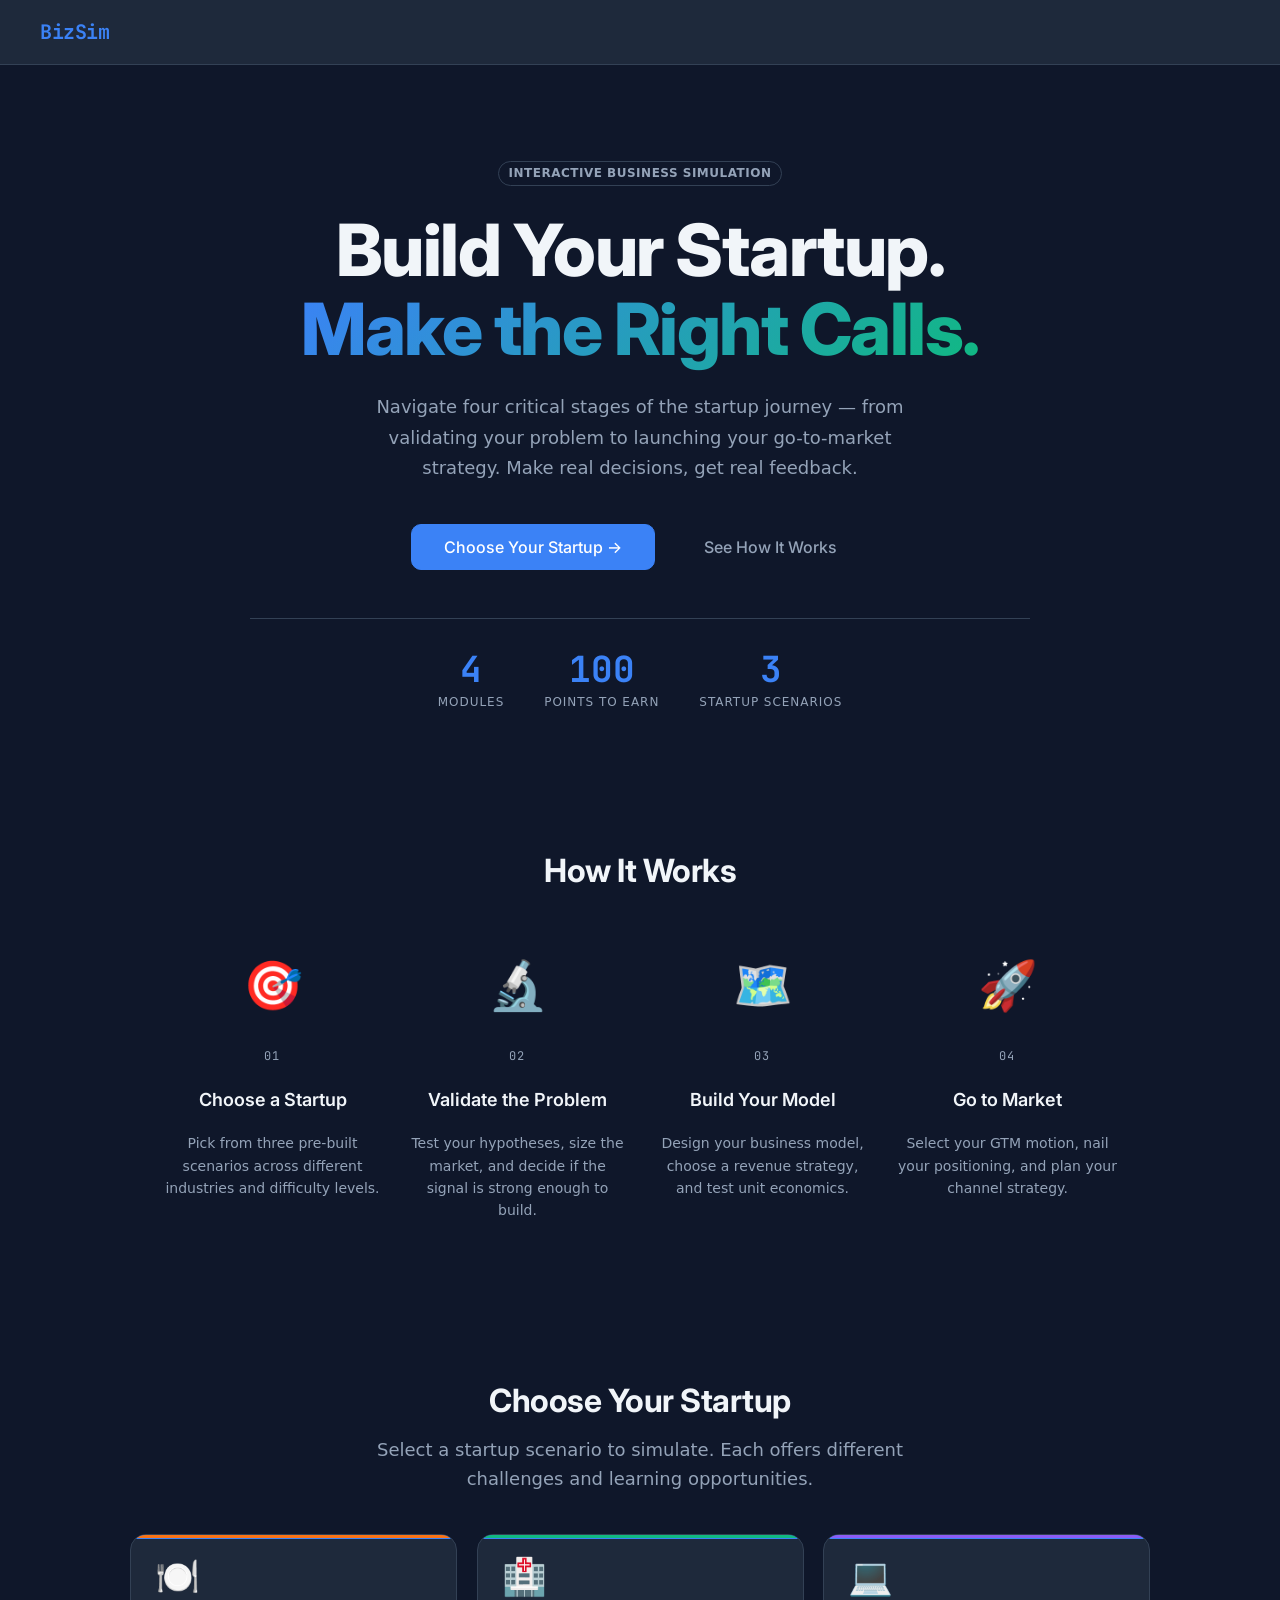
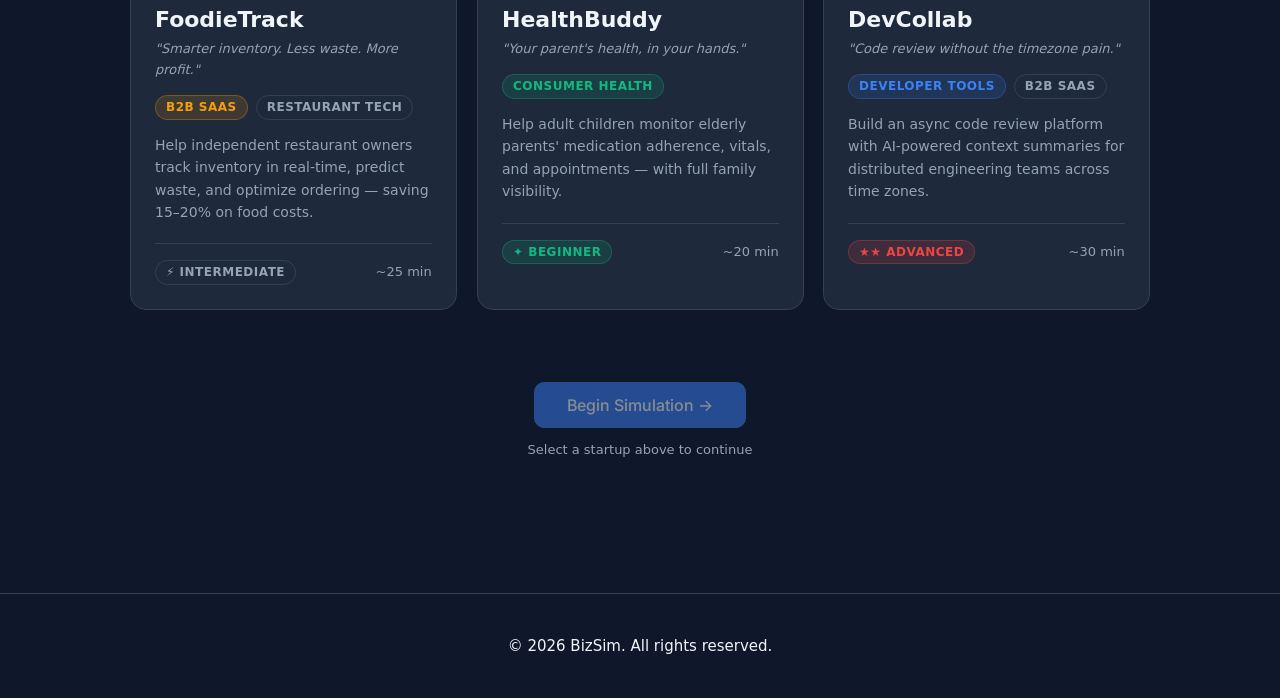
==== module-1.html @ 6f494bab "Initial commit: Interactive Business Simulation Co-Authored-By: Claude Sonnet 4.6 <noreply@anthropic" ====
<!DOCTYPE html>
<html lang="en">
<head>
  <meta charset="UTF-8">
  <meta name="viewport" content="width=device-width, initial-scale=1.0">
  <title>BizSim — Module 1: Problem &amp; Market Validation</title>
  <link rel="stylesheet" href="css/main.css">
  <link rel="stylesheet" href="css/animations.css">
  <style>
    /* ── Module-1 specific styles ─────────────────────────────────── */

    /* Hypothesis Builder */
    .hypothesis-statement {
      display: flex;
      flex-direction: column;
      gap: 8px;
    }
    .hypothesis-text {
      color: var(--color-text-muted);
      font-style: italic;
      font-size: 15px;
      padding: 4px 0;
    }

    /* Question Filter */
    .question-item {
      transition: border-color 0.2s, background 0.2s;
      padding: 16px;
      margin-bottom: 12px;
      border-radius: var(--radius-md);
      border: 1px solid var(--color-border);
      background: var(--color-surface);
    }
    .question-num {
      font-size: 11px;
      font-weight: 700;
      text-transform: uppercase;
      letter-spacing: 0.08em;
      color: var(--color-text-subtle);
      margin-bottom: 6px;
    }
    .question-text {
      font-size: 15px;
      margin-bottom: 12px;
      line-height: 1.5;
      color: var(--color-text);
    }
    .question-actions {
      display: flex;
      gap: 8px;
    }
    .question-item.answered .question-actions button {
      pointer-events: none;
    }
    .question-item.correct-answer {
      border-color: var(--color-success);
      background: var(--color-success-glow);
    }
    .question-item.wrong-answer {
      border-color: var(--color-danger);
      background: var(--color-danger-glow);
    }
    .question-explanation {
      margin-top: 10px;
      font-size: 13px;
      line-height: 1.5;
      padding: 10px 14px;
      border-radius: var(--radius-sm);
      background: var(--color-surface-2);
      color: var(--color-text-muted);
    }

    /* Market Sizing */
    .market-sizes {
      display: grid;
      grid-template-columns: 1fr 1fr 1fr;
      gap: 16px;
      margin: 24px 0;
    }
    .market-size-card {
      text-align: center;
      padding: 20px 16px;
      background: var(--color-surface-2);
      border-radius: 12px;
      border: 1px solid var(--color-border);
    }
    .market-size-label {
      font-size: 11px;
      text-transform: uppercase;
      letter-spacing: 0.1em;
      color: var(--color-text-muted);
      margin-bottom: 8px;
      font-weight: 700;
    }
    .market-size-value {
      font-size: 36px;
      font-weight: 800;
      color: var(--color-primary);
      font-family: var(--font-mono, monospace);
    }
    .market-size-unit {
      font-size: 14px;
      color: var(--color-text-muted);
      margin-top: 2px;
    }
    .market-size-reasoning {
      font-size: 12px;
      color: var(--color-text-subtle);
      margin-top: 8px;
      line-height: 1.4;
    }
    .market-funnel {
      display: flex;
      align-items: center;
      justify-content: center;
      gap: 8px;
      margin-bottom: 8px;
      font-size: 11px;
      font-weight: 700;
      letter-spacing: 0.1em;
      text-transform: uppercase;
    }
    .market-funnel-arrow {
      color: var(--color-text-subtle);
      font-size: 18px;
    }
    .ms-quiz-options {
      display: flex;
      flex-direction: column;
      gap: 10px;
      margin-top: 12px;
    }
    .ms-option {
      display: flex;
      align-items: flex-start;
      gap: 12px;
      padding: 13px 16px;
      border: 1px solid var(--color-border);
      border-radius: var(--radius-md);
      cursor: pointer;
      transition: all 0.15s;
      background: var(--color-surface);
      font-size: 14px;
      line-height: 1.5;
    }
    .ms-option:hover {
      border-color: var(--color-primary);
      background: var(--color-primary-glow);
    }
    .ms-option.selected {
      border-color: var(--color-primary);
      background: var(--color-primary-glow);
    }
    .ms-option.option-correct {
      border-color: var(--color-success);
      background: var(--color-success-glow);
      pointer-events: none;
    }
    .ms-option.option-wrong {
      border-color: var(--color-danger);
      background: var(--color-danger-glow);
      pointer-events: none;
    }
    .ms-option.option-disabled {
      pointer-events: none;
      opacity: 0.5;
    }
    .ms-option-letter {
      width: 22px;
      height: 22px;
      border-radius: 50%;
      background: var(--color-border);
      display: flex;
      align-items: center;
      justify-content: center;
      font-size: 11px;
      font-weight: 700;
      flex-shrink: 0;
      color: var(--color-text);
    }
    .ms-question-label {
      font-size: 14px;
      font-weight: 600;
      color: var(--color-text-muted);
      text-transform: uppercase;
      letter-spacing: 0.06em;
      margin-bottom: 8px;
    }

    /* Smoke Test */
    .smoke-data-grid {
      display: grid;
      grid-template-columns: 1fr 1fr;
      gap: 10px;
      margin: 20px 0;
    }
    .smoke-data-cell {
      background: var(--color-surface-2);
      border: 1px solid var(--color-border);
      border-radius: var(--radius-md);
      padding: 14px 16px;
    }
    .smoke-data-key {
      font-size: 11px;
      font-weight: 700;
      text-transform: uppercase;
      letter-spacing: 0.08em;
      color: var(--color-text-muted);
      margin-bottom: 4px;
    }
    .smoke-data-val {
      font-size: 22px;
      font-weight: 800;
      font-family: var(--font-mono, monospace);
      color: var(--color-text);
    }
    .smoke-option {
      display: flex;
      align-items: flex-start;
      gap: 14px;
      padding: 15px 18px;
      border: 1.5px solid var(--color-border);
      border-radius: var(--radius-md);
      cursor: pointer;
      transition: all 0.15s;
      margin-bottom: 10px;
      background: var(--color-surface);
      font-size: 15px;
      line-height: 1.5;
    }
    .smoke-option:hover {
      border-color: var(--color-primary);
      background: var(--color-primary-glow);
    }
    .smoke-option.selected {
      border-color: var(--color-primary);
      background: var(--color-primary-glow);
    }
    .smoke-option.option-correct {
      border-color: var(--color-success);
      background: var(--color-success-glow);
      pointer-events: none;
    }
    .smoke-option.option-wrong {
      border-color: var(--color-danger);
      background: var(--color-danger-glow);
      pointer-events: none;
    }
    .smoke-option.option-disabled {
      pointer-events: none;
      opacity: 0.5;
    }
    .smoke-option-radio {
      width: 18px;
      height: 18px;
      border-radius: 50%;
      border: 2px solid var(--color-border);
      flex-shrink: 0;
      margin-top: 2px;
      transition: all 0.15s;
    }
    .smoke-option.selected .smoke-option-radio,
    .smoke-option.option-correct .smoke-option-radio {
      border-color: var(--color-primary);
      background: var(--color-primary);
    }
    .smoke-option.option-wrong .smoke-option-radio {
      border-color: var(--color-danger);
      background: var(--color-danger);
    }

    /* Hint toggle */
    .hint-toggle {
      background: none;
      border: none;
      color: var(--color-primary);
      font-size: 13px;
      cursor: pointer;
      padding: 0;
      text-decoration: underline;
      text-underline-offset: 2px;
    }
    .hint-toggle:hover {
      opacity: 0.8;
    }

    /* Score display chip */
    .step-score-chip {
      display: inline-flex;
      align-items: center;
      gap: 6px;
      background: var(--color-surface-2);
      border: 1px solid var(--color-border);
      border-radius: var(--radius-full);
      padding: 4px 12px;
      font-size: 13px;
      font-weight: 600;
      color: var(--color-text-muted);
      font-family: var(--font-mono, monospace);
    }

    /* Score ring text fix */
    .score-ring-text {
      position: absolute;
      inset: 0;
      display: flex;
      flex-direction: column;
      align-items: center;
      justify-content: center;
      pointer-events: none;
    }
    .score-ring-num {
      font-size: 18px;
      font-weight: 800;
      color: var(--color-text);
      line-height: 1;
    }
    .score-ring-denom {
      font-size: 10px;
      color: var(--color-text-muted);
    }
    .score-ring-container {
      position: relative;
      width: 80px;
      height: 80px;
      margin: 0 auto;
    }

    /* Module nav */
    .module-nav {
      display: flex;
      align-items: center;
      justify-content: space-between;
      padding: 20px 0 32px;
      margin-top: 24px;
      border-top: 1px solid var(--color-border);
    }

    /* Step dot custom styles */
    .step-dot--active {
      background: var(--color-primary) !important;
      color: #fff !important;
      transform: scale(1.2);
    }
    .step-dot--done {
      background: var(--color-success) !important;
      color: #fff !important;
    }
    .step-dot--upcoming {
      background: var(--color-surface-2);
      color: var(--color-text-muted);
    }

    .sidebar-divider {
      height: 1px;
      background: var(--color-border);
      margin: 8px 16px;
    }

    /* card interactive focus */
    .card-interactive:hover {
      border-color: var(--color-primary);
    }
  </style>
</head>
<body>
<div class="layout-shell">

  <!-- SIDEBAR -->
  <aside class="sidebar">
    <div class="sidebar-logo">
      <div class="logo-text">BizSim</div>
      <div class="logo-tagline">Business Simulation</div>
    </div>
    <div class="sidebar-scenario-pill" id="sidebar-scenario"></div>
    <nav class="sidebar-nav">
      <div class="sidebar-nav-item active" data-module="1">
        <span class="nav-icon">🔬</span>
        <span class="nav-label">Problem Validation</span>
        <span class="nav-status"></span>
      </div>
      <a href="module-2.html" class="sidebar-nav-item locked" data-module="2">
        <span class="nav-icon">🎙️</span>
        <span class="nav-label">Customer Discovery</span>
      </a>
      <a href="module-3.html" class="sidebar-nav-item locked" data-module="3">
        <span class="nav-icon">🗺️</span>
        <span class="nav-label">Business Model</span>
      </a>
      <a href="module-4.html" class="sidebar-nav-item locked" data-module="4">
        <span class="nav-icon">📐</span>
        <span class="nav-label">Go-to-Market</span>
      </a>
    </nav>
    <div class="sidebar-divider"></div>
    <div class="sidebar-footer">
      <div class="score-ring-container">
        <svg class="score-ring" viewBox="0 0 80 80">
          <circle class="score-ring-track" cx="40" cy="40" r="34" fill="none" stroke-width="6"/>
          <circle class="score-ring-fill" cx="40" cy="40" r="34" fill="none" stroke-width="6"
            stroke-linecap="round" transform="rotate(-90 40 40)"
            style="stroke-dasharray:251;stroke-dashoffset:251;stroke:#3B82F6;"/>
        </svg>
        <div class="score-ring-text">
          <span class="score-ring-num" id="sidebar-score">0</span>
          <span class="score-ring-denom">/ 100</span>
        </div>
      </div>
    </div>
  </aside>

  <!-- MAIN CONTENT -->
  <main class="main-content">
    <div class="page-wrapper">

      <!-- PAGE HEADER -->
      <div class="page-header fade-in-up">
        <div class="page-header-meta">MODULE 1 · PROBLEM &amp; MARKET VALIDATION</div>
        <h1 class="page-header-title" id="step-title">Hypothesis Builder</h1>
        <p class="page-header-subtitle" id="step-subtitle">Define your core problem hypothesis before talking to customers.</p>
        <div class="step-indicator" id="step-indicator"></div>
      </div>

      <!-- ═══════════════════════════════════════════════════════════
           STEP 1: Hypothesis Builder
      ═══════════════════════════════════════════════════════════ -->
      <div class="step-content fade-in-up" id="step-1">
        <div class="card">
          <div class="card-header">
            <div>
              <div class="card-title">Write Your Problem Hypothesis</div>
              <div class="card-subtitle">Complete this template based on your startup scenario</div>
            </div>
            <span class="badge badge-warning">5 pts</span>
          </div>
          <div class="card-body">
            <div class="alert alert-info mb-4">
              <div class="alert-title">What is a Problem Hypothesis?</div>
              <div class="alert-body">A falsifiable statement about who your customer is, what problem they have, and when it occurs. It guides your discovery interviews and can be proven wrong — that's the point.</div>
            </div>

            <div class="hypothesis-statement">
              <span class="hypothesis-text">"I believe that…"</span>

              <div class="form-group">
                <label class="form-label" for="hyp-customer">Target Customer</label>
                <input type="text" class="form-input" id="hyp-customer"
                  placeholder="e.g., independent restaurant owners (10–50 seats)…">
                <div class="form-hint">Who specifically experiences this problem?</div>
              </div>

              <span class="hypothesis-text">"…struggles with…"</span>

              <div class="form-group">
                <label class="form-label" for="hyp-problem">The Core Problem</label>
                <textarea class="form-textarea" id="hyp-problem" rows="3"
                  placeholder="describe the core pain in concrete terms…"></textarea>
                <div class="form-hint">What is the specific friction or failure mode?</div>
              </div>

              <span class="hypothesis-text">"…when…"</span>

              <div class="form-group">
                <label class="form-label" for="hyp-context">The Situation / Context</label>
                <input type="text" class="form-input" id="hyp-context"
                  placeholder="describe when and where the problem occurs…">
                <div class="form-hint">Under what circumstances does the problem happen?</div>
              </div>

              <span class="hypothesis-text">"."</span>
            </div>

            <div class="mt-4" style="display:flex;align-items:center;gap:10px;">
              <button class="hint-toggle" id="hint-toggle-btn" onclick="toggleHint()">💡 Need a hint?</button>
            </div>

            <div class="alert alert-info mt-4 hidden" id="hyp-hint-box">
              <div class="alert-title">Scenario Template Hint</div>
              <div class="alert-body" id="hyp-hint-text"></div>
            </div>
          </div>
        </div>
      </div>

      <!-- ═══════════════════════════════════════════════════════════
           STEP 2: Interview Question Filter
      ═══════════════════════════════════════════════════════════ -->
      <div class="step-content hidden" id="step-2">
        <div class="card">
          <div class="card-header">
            <div>
              <div class="card-title">Interview Question Filter</div>
              <div class="card-subtitle">Mark each question as Valid (open-ended, unbiased) or Leading (biased)</div>
            </div>
            <span class="badge badge-warning">8 pts</span>
          </div>
          <div class="card-body">
            <div class="alert alert-info mb-4">
              <div class="alert-title">What Makes a Good Interview Question</div>
              <div class="alert-body">Good questions ask about <strong>past behavior and specific events</strong> — not future hypotheticals. They never pitch your idea or lead the respondent toward a particular answer. Unbiased questions surface real problems; leading questions only confirm your assumptions.</div>
            </div>
            <div id="questions-list"></div>
          </div>
        </div>
      </div>

      <!-- ═══════════════════════════════════════════════════════════
           STEP 3: Market Sizing
      ═══════════════════════════════════════════════════════════ -->
      <div class="step-content hidden" id="step-3">
        <div class="card">
          <div class="card-header">
            <div>
              <div class="card-title">Market Sizing</div>
              <div class="card-subtitle">Understand the TAM → SAM → SOM framework for your scenario</div>
            </div>
            <span class="badge badge-warning">7 pts</span>
          </div>
          <div class="card-body">
            <div class="alert alert-info mb-4">
              <div class="alert-title">TAM → SAM → SOM Framework</div>
              <div class="alert-body">
                <strong>TAM</strong> (Total Addressable Market) = entire market if 100% captured. &nbsp;
                <strong>SAM</strong> (Serviceable Addressable Market) = segment you can realistically target. &nbsp;
                <strong>SOM</strong> (Serviceable Obtainable Market) = realistic near-term capture. Investors care most about <em>how</em> you derived SOM.
              </div>
            </div>

            <!-- Market size display -->
            <div class="market-sizes" id="market-sizes-display"></div>

            <!-- Quiz section -->
            <div style="margin-top:24px;">
              <div class="ms-question-label">Question 1 of 2</div>
              <p style="font-size:15px;line-height:1.6;margin-bottom:12px;" id="ms-q1-text"></p>
              <div class="ms-quiz-options" id="ms-q1-options"></div>
            </div>

            <div style="margin-top:24px;" id="ms-q2-section">
              <div class="ms-question-label">Question 2 of 2</div>
              <p style="font-size:15px;line-height:1.6;margin-bottom:12px;">Which market sizing approach is most reliable for early-stage startups?</p>
              <div class="ms-quiz-options" id="ms-q2-options">
                <div class="ms-option" data-q2="a" onclick="selectMsQ2(this, 'a')">
                  <span class="ms-option-letter">A</span>
                  <span>Top-down only — start with the big number and work down</span>
                </div>
                <div class="ms-option" data-q2="b" onclick="selectMsQ2(this, 'b')">
                  <span class="ms-option-letter">B</span>
                  <span>Bottom-up only — count real potential customers and multiply</span>
                </div>
                <div class="ms-option" data-q2="c" onclick="selectMsQ2(this, 'c')">
                  <span class="ms-option-letter">C</span>
                  <span>Both top-down AND bottom-up combined — triangulate for credibility</span>
                </div>
                <div class="ms-option" data-q2="d" onclick="selectMsQ2(this, 'd')">
                  <span class="ms-option-letter">D</span>
                  <span>Don't size the market — just focus on getting customers</span>
                </div>
              </div>
            </div>
          </div>
        </div>
      </div>

      <!-- ═══════════════════════════════════════════════════════════
           STEP 4: Smoke Test Decision
      ═══════════════════════════════════════════════════════════ -->
      <div class="step-content hidden" id="step-4">
        <div class="card">
          <div class="card-header">
            <div>
              <div class="card-title">Smoke Test Decision</div>
              <div class="card-subtitle">Analyze the results and decide your next move</div>
            </div>
            <span class="badge badge-warning">5 pts</span>
          </div>
          <div class="card-body">
            <div class="alert alert-info mb-4">
              <div class="alert-title">What is a Smoke Test?</div>
              <div class="alert-body">A smoke test (or "fake door" test) measures real customer interest before building anything. A landing page + ad campaign can validate demand in days, not months. Key metric: email capture rate above 5% is a strong signal.</div>
            </div>

            <!-- Scenario description -->
            <div style="padding:16px;background:var(--color-surface-2);border-radius:var(--radius-md);border:1px solid var(--color-border);margin-bottom:20px;">
              <div class="card-subtitle" style="margin-bottom:8px;font-size:11px;text-transform:uppercase;letter-spacing:0.08em;">The Experiment</div>
              <p id="smoke-scenario-text" style="font-size:14px;line-height:1.6;color:var(--color-text);"></p>
            </div>

            <!-- Data grid -->
            <div class="smoke-data-grid" id="smoke-data-grid"></div>

            <!-- Options -->
            <div style="margin-top:20px;">
              <div class="ms-question-label" style="margin-bottom:12px;">What should you do next?</div>
              <div id="smoke-options"></div>
            </div>
          </div>
        </div>
      </div>

      <!-- FEEDBACK PANEL -->
      <div id="feedback-container" class="mt-4"></div>

      <!-- MODULE NAVIGATION -->
      <div class="module-nav">
        <button class="btn btn-ghost" id="btn-back">← Back</button>
        <div class="flex-center gap-4">
          <span class="step-score-chip hidden" id="step-score-display">Score: 0 pts</span>
          <button class="btn btn-primary btn-lg" id="btn-next">Check Answer →</button>
        </div>
      </div>

    </div>
  </main>
</div>

<script src="js/data.js"></script>
<script src="js/app.js"></script>
<script>
/* ══════════════════════════════════════════════════════════════════════════════
   MODULE 1 — Problem & Market Validation
   Complete interactive logic
══════════════════════════════════════════════════════════════════════════════ */
document.addEventListener('DOMContentLoaded', function () {

  // ── Guard: scenario must be set ──────────────────────────────────────────
  var state = BizSim.getState();
  if (!state.scenario) {
    window.location.href = 'index.html';
    return;
  }

  BizSim.initSidebar();

  var scenarioId = state.scenario;
  var data = window.BizSimData;

  // ── Step management ──────────────────────────────────────────────────────
  var currentStep = 1;
  var totalSteps  = 4;

  var stepScores   = { 1: 0, 2: 0, 3: 0, 4: 0 };
  var stepAnswered = { 1: false, 2: false, 3: false, 4: false };
  var stepAnswers  = { 1: {}, 2: {}, 3: {}, 4: {} };

  var stepTitles = [
    'Hypothesis Builder',
    'Interview Question Filter',
    'Market Sizing',
    'Smoke Test Decision'
  ];
  var stepSubtitles = [
    'Define your core problem hypothesis before talking to customers.',
    'Identify which interview questions are open-ended, unbiased, and focused on past behavior.',
    'Understand the size of your target market.',
    'Analyze smoke test results and decide your next move.'
  ];

  BizSim.initStepIndicator(totalSteps, 1);

  // ── Step-3 data must be declared before initStep3() runs ─────────────────
  var msQ1Selected = null;
  var msQ2Selected = null;
  var msQ1Data = {
    foodietrack: {
      question: 'For FoodieTrack, which data point is the strongest evidence that the SAM of $4.2B is credible?',
      options: [
        { id: 'a', text: 'The global restaurant tech market is $280B — any slice of that is big', correct: false },
        { id: 'b', text: '~420K US restaurants already expressing willingness to adopt SaaS tools (Technavio 2023)', correct: true },
        { id: 'c', text: 'Restaurant owners complain about inventory on Reddit', correct: false },
        { id: 'd', text: 'Toast POS raised $400M in funding', correct: false },
      ]
    },
    healthbuddy: {
      question: 'For HealthBuddy, which reasoning most credibly justifies the SAM of $3.8B?',
      options: [
        { id: 'a', text: 'The US aging population is growing every year — the TAM will keep expanding', correct: false },
        { id: 'b', text: '54M Americans are 65+ by 2030, so the whole senior market is addressable', correct: false },
        { id: 'c', text: '~48M adult children of aging parents, 8% are primary digital health coordinators = ~3.8M paying users at ~$96/yr', correct: true },
        { id: 'd', text: 'Health apps generate huge revenue, so HealthBuddy can capture some of it', correct: false },
      ]
    },
    devcollab: {
      question: 'For DevCollab, which argument best supports the SOM of $8.4M in Year 1?',
      options: [
        { id: 'a', text: 'The global developer tools market is $25B — $8.4M is a tiny fraction', correct: false },
        { id: 'b', text: '700 teams × $1,000 ARR = $8.4M — achievable via Product-Led Growth in a developer community', correct: true },
        { id: 'c', text: 'GitHub and GitLab are valued at $25B+ so the market is clearly huge', correct: false },
        { id: 'd', text: 'Just get 1% of the SAM — that is always achievable for any startup', correct: false },
      ]
    }
  };
  var smokeSelected = null;
  var questionAnswers = {};

  // ── Init all steps ───────────────────────────────────────────────────────
  initStep1();
  initStep2();
  initStep3();
  initStep4();

  // ── Navigation handlers ──────────────────────────────────────────────────
  document.getElementById('btn-next').addEventListener('click', handleNext);
  document.getElementById('btn-back').addEventListener('click', handleBack);

  /* ─────────────────────────────────────────────────────────────────────────
     STEP 1: Hypothesis Builder
  ───────────────────────────────────────────────────────────────────────── */
  function initStep1() {
    var tmpl = data.module1.hypothesisTemplates[scenarioId];
    if (!tmpl) return;

    // Pre-fill the form fields with scenario template data
    document.getElementById('hyp-customer').value = tmpl.customer;
    document.getElementById('hyp-problem').value  = tmpl.problem;
    document.getElementById('hyp-context').value  = tmpl.context;

    // Pre-fill hint (same info, for reference)
    document.getElementById('hyp-hint-text').textContent =
      'Customer: "' + tmpl.customer + '" · Problem: "' + tmpl.problem + '" · Context: "' + tmpl.context + '"';
  }

  window.toggleHint = function () {
    var box = document.getElementById('hyp-hint-box');
    var btn = document.getElementById('hint-toggle-btn');
    if (box.classList.contains('hidden')) {
      box.classList.remove('hidden');
      btn.textContent = '💡 Hide hint';
    } else {
      box.classList.add('hidden');
      btn.textContent = '💡 Need a hint?';
    }
  };

  function validateHypothesis() {
    var customer = document.getElementById('hyp-customer').value.trim();
    var problem  = document.getElementById('hyp-problem').value.trim();
    var context  = document.getElementById('hyp-context').value.trim();

    if (customer.length < 10 || problem.length < 10 || context.length < 10) {
      // Also show inline warning so it's impossible to miss
      BizSim.showFeedback('feedback-container', {
        correct: false,
        points: 0,
        title: 'Incomplete Hypothesis',
        explanation: 'Please fill in all three fields — Target Customer, The Core Problem, and The Situation — with at least 10 characters each. Edit the pre-filled text to customize it for your thinking.'
      });
      return {
        valid: false,
        message: 'Please fill in all three hypothesis fields.'
      };
    }
    return {
      valid: true,
      score: 5,
      answers: {
        hypothesisCustomer: customer,
        hypothesisProblem:  problem,
        hypothesisContext:  context
      },
      feedbackTitle: 'Hypothesis Written!',
      explanation: 'Well done — a clear, falsifiable hypothesis focuses your customer interviews. You can refine it after your first 5 conversations.'
    };
  }

  /* ─────────────────────────────────────────────────────────────────────────
     STEP 2: Interview Question Filter
  ───────────────────────────────────────────────────────────────────────── */
  var questionAnswers = {}; // index → 'valid' | 'leading'

  function initStep2() {
    var questions = data.module1.interviewQuestions;
    var list = document.getElementById('questions-list');
    list.innerHTML = '';

    questions.forEach(function (q, i) {
      var div = document.createElement('div');
      div.className = 'question-item';
      div.id = 'q-item-' + i;
      div.innerHTML =
        '<div class="question-num">Question ' + (i + 1) + ' of ' + questions.length + '</div>' +
        '<div class="question-text">' + escHtml(q.text) + '</div>' +
        '<div class="question-actions">' +
          '<button class="tag-btn" onclick="answerQuestion(' + i + ',\'valid\')" id="qbtn-valid-' + i + '">✓ Valid</button>' +
          '<button class="tag-btn" onclick="answerQuestion(' + i + ',\'leading\')" id="qbtn-leading-' + i + '">⚠ Leading</button>' +
        '</div>' +
        '<div class="question-explanation hidden" id="q-exp-' + i + '"></div>';
      list.appendChild(div);
    });
  }

  window.answerQuestion = function (index, answer) {
    questionAnswers[index] = answer;

    var btnValid   = document.getElementById('qbtn-valid-' + index);
    var btnLeading = document.getElementById('qbtn-leading-' + index);

    if (answer === 'valid') {
      btnValid.classList.add('active');
      btnLeading.classList.remove('active');
    } else {
      btnLeading.classList.add('active');
      btnValid.classList.remove('active');
    }
  };

  function validateInterviewFilter() {
    var questions = data.module1.interviewQuestions;

    // Check all 8 answered
    if (Object.keys(questionAnswers).length < questions.length) {
      return {
        valid: false,
        message: 'Please answer all ' + questions.length + ' questions before checking.'
      };
    }

    var correct = 0;
    questions.forEach(function (q, i) {
      var correctAnswer = q.isLeading ? 'leading' : 'valid';
      var item = document.getElementById('q-item-' + i);
      var exp  = document.getElementById('q-exp-' + i);

      item.classList.add('answered');

      if (questionAnswers[i] === correctAnswer) {
        correct++;
        item.classList.add('correct-answer');
        exp.textContent = '✓ ' + q.explanation;
        exp.classList.remove('hidden');
        exp.style.borderLeft = '3px solid var(--color-success)';
      } else {
        item.classList.add('wrong-answer');
        exp.textContent = '✗ ' + q.explanation;
        exp.classList.remove('hidden');
        exp.style.borderLeft = '3px solid var(--color-danger)';
      }
    });

    var score = Math.round((correct / questions.length) * 8);
    return {
      valid: true,
      score: score,
      answers: { interviewFilterScore: correct + '/' + questions.length },
      feedbackTitle: correct + ' / ' + questions.length + ' Correct',
      explanation: correct >= 6
        ? 'Strong interview instincts! You can consistently spot biased and leading questions.'
        : 'Review the explanations above. The key tell: if a question can be answered with "yes" or suggests a solution, it\'s leading.'
    };
  }

  /* ─────────────────────────────────────────────────────────────────────────
     STEP 3: Market Sizing Quiz
  ───────────────────────────────────────────────────────────────────────── */
  function initStep3() {
    var sizing = data.module1.marketSizing[scenarioId];
    var display = document.getElementById('market-sizes-display');

    // Funnel visual + market cards
    display.innerHTML =
      '<div class="market-size-card">' +
        '<div class="market-size-label">TAM — Total Addressable</div>' +
        '<div class="market-size-value">$' + sizing.tam.value + sizing.tam.unit + '</div>' +
        '<div class="market-size-unit">' + escHtml(sizing.tam.label) + '</div>' +
        '<div class="market-size-reasoning">' + escHtml(sizing.tamReasoning) + '</div>' +
      '</div>' +
      '<div class="market-size-card" style="border-color:var(--color-warning);border-width:2px;">' +
        '<div class="market-size-label" style="color:var(--color-warning);">SAM — Serviceable</div>' +
        '<div class="market-size-value" style="color:var(--color-warning);">$' + sizing.sam.value + sizing.sam.unit + '</div>' +
        '<div class="market-size-unit">' + escHtml(sizing.sam.label) + '</div>' +
        '<div class="market-size-reasoning">' + escHtml(sizing.samReasoning) + '</div>' +
      '</div>' +
      '<div class="market-size-card" style="border-color:var(--color-success);border-width:2px;">' +
        '<div class="market-size-label" style="color:var(--color-success);">SOM — Obtainable</div>' +
        '<div class="market-size-value" style="color:var(--color-success);">$' + sizing.som.value + sizing.som.unit + '</div>' +
        '<div class="market-size-unit">' + escHtml(sizing.som.label) + '</div>' +
        '<div class="market-size-reasoning">' + escHtml(sizing.somReasoning) + '</div>' +
      '</div>';

    // Q1 setup
    var q1 = msQ1Data[scenarioId];
    document.getElementById('ms-q1-text').textContent = q1.question;

    var q1Container = document.getElementById('ms-q1-options');
    q1Container.innerHTML = '';
    q1.options.forEach(function (opt) {
      var btn = document.createElement('div');
      btn.className = 'ms-option';
      btn.setAttribute('data-q1', opt.id);
      btn.innerHTML = '<span class="ms-option-letter">' + opt.id.toUpperCase() + '</span><span>' + escHtml(opt.text) + '</span>';
      btn.onclick = function () { selectMsQ1(btn, opt.id); };
      q1Container.appendChild(btn);
    });
  }

  window.selectMsQ1 = function (el, id) {
    msQ1Selected = id;
    document.querySelectorAll('#ms-q1-options .ms-option').forEach(function (o) {
      o.classList.remove('selected');
    });
    el.classList.add('selected');
  };

  window.selectMsQ2 = function (el, id) {
    msQ2Selected = id;
    document.querySelectorAll('#ms-q2-options .ms-option').forEach(function (o) {
      o.classList.remove('selected');
    });
    el.classList.add('selected');
  };

  function validateMarketSizing() {
    if (!msQ1Selected || !msQ2Selected) {
      return {
        valid: false,
        message: 'Please answer both questions before checking.'
      };
    }

    var q1Data = msQ1Data[scenarioId];
    var q1Correct = q1Data.options.find(function (o) { return o.correct; });
    var q1Pass = msQ1Selected === q1Correct.id;
    var q2Pass = msQ2Selected === 'c'; // correct answer is always C

    // Highlight Q1
    document.querySelectorAll('#ms-q1-options .ms-option').forEach(function (opt) {
      var id = opt.getAttribute('data-q1');
      var isCorrect = q1Data.options.find(function (o) { return o.id === id && o.correct; });
      if (isCorrect) {
        opt.classList.add('option-correct');
      } else if (id === msQ1Selected && !q1Pass) {
        opt.classList.add('option-wrong');
      } else {
        opt.classList.add('option-disabled');
      }
    });

    // Highlight Q2
    document.querySelectorAll('#ms-q2-options .ms-option').forEach(function (opt) {
      var id = opt.getAttribute('data-q2');
      if (id === 'c') {
        opt.classList.add('option-correct');
      } else if (id === msQ2Selected && !q2Pass) {
        opt.classList.add('option-wrong');
      } else {
        opt.classList.add('option-disabled');
      }
    });

    var correctCount = (q1Pass ? 1 : 0) + (q2Pass ? 1 : 0);
    var score = correctCount === 2 ? 7 : correctCount === 1 ? 4 : 0;

    return {
      valid: true,
      score: score,
      answers: { marketSizingQ1: msQ1Selected, marketSizingQ2: msQ2Selected },
      feedbackTitle: correctCount + ' / 2 Correct — ' + score + ' pts',
      explanation: correctCount === 2
        ? 'Excellent market sizing instincts. Bottom-up + top-down triangulation is the gold standard for credible SOM estimates.'
        : 'Remember: investors want a specific, defensible SOM built from real numbers (price × reachable customers), not just TAM × some small %.'
    };
  }

  /* ─────────────────────────────────────────────────────────────────────────
     STEP 4: Smoke Test Decision
  ───────────────────────────────────────────────────────────────────────── */
  var smokeSelected = null;

  function initStep4() {
    var st = data.module1.smokeTests[scenarioId];

    document.getElementById('smoke-scenario-text').textContent = st.scenario;

    // Data grid
    var grid = document.getElementById('smoke-data-grid');
    grid.innerHTML = '';
    Object.keys(st.data).forEach(function (key) {
      var cell = document.createElement('div');
      cell.className = 'smoke-data-cell';
      cell.innerHTML =
        '<div class="smoke-data-key">' + escHtml(key) + '</div>' +
        '<div class="smoke-data-val">' + escHtml(st.data[key]) + '</div>';
      grid.appendChild(cell);
    });

    // Options
    var optContainer = document.getElementById('smoke-options');
    optContainer.innerHTML = '';
    st.options.forEach(function (opt) {
      var div = document.createElement('div');
      div.className = 'smoke-option';
      div.setAttribute('data-smoke', opt.id);
      div.innerHTML =
        '<div class="smoke-option-radio"></div>' +
        '<span>' + escHtml(opt.label) + '</span>';
      div.onclick = function () { selectSmoke(div, opt.id); };
      optContainer.appendChild(div);
    });
  }

  window.selectSmoke = function (el, id) {
    smokeSelected = id;
    document.querySelectorAll('.smoke-option').forEach(function (o) {
      o.classList.remove('selected');
    });
    el.classList.add('selected');
  };

  function validateSmokeTest() {
    if (!smokeSelected) {
      return { valid: false, message: 'Please select an option before checking.' };
    }

    var st = data.module1.smokeTests[scenarioId];
    var correctOpt = st.options.find(function (o) { return o.correct; });
    var isCorrect = smokeSelected === correctOpt.id;

    // Reveal results
    document.querySelectorAll('.smoke-option').forEach(function (el) {
      var id = el.getAttribute('data-smoke');
      var opt = st.options.find(function (o) { return o.id === id; });
      if (opt && opt.correct) {
        el.classList.add('option-correct');
      } else if (id === smokeSelected && !isCorrect) {
        el.classList.add('option-wrong');
      } else {
        el.classList.add('option-disabled');
      }
    });

    return {
      valid: true,
      score: isCorrect ? 5 : 0,
      answers: { smokeTestChoice: smokeSelected, smokeTestCorrect: isCorrect },
      feedbackTitle: isCorrect ? 'Correct Decision!' : 'Not the best call here.',
      explanation: st.explanation
    };
  }

  /* ─────────────────────────────────────────────────────────────────────────
     Navigation
  ───────────────────────────────────────────────────────────────────────── */
  function handleNext() {
    if (!stepAnswered[currentStep]) {
      // Validate current step
      var result;
      if (currentStep === 1) result = validateHypothesis();
      else if (currentStep === 2) result = validateInterviewFilter();
      else if (currentStep === 3) result = validateMarketSizing();
      else result = validateSmokeTest();

      if (!result.valid) {
        BizSim.showToast(result.message, 'warning');
        return;
      }

      stepScores[currentStep]   = result.score;
      stepAnswers[currentStep]  = result.answers;
      stepAnswered[currentStep] = true;

      // Show feedback
      BizSim.showFeedback('feedback-container', {
        correct:     result.score > 0,
        points:      result.score,
        title:       result.feedbackTitle,
        explanation: result.explanation
      });

      // Update score chip
      var totalSoFar = stepScores[1] + stepScores[2] + stepScores[3] + stepScores[4];
      var chip = document.getElementById('step-score-display');
      chip.textContent = 'Score so far: ' + totalSoFar + ' / 25 pts';
      chip.classList.remove('hidden');

      // Update sidebar ring (show preview)
      var prevTotal = BizSim.getTotalScore();
      BizSim.animateScore('sidebar-score', prevTotal + totalSoFar);
      BizSim.updateHealthRing(prevTotal + totalSoFar);

      // Update button label
      if (currentStep < totalSteps) {
        document.getElementById('btn-next').textContent = 'Next Step →';
      } else {
        document.getElementById('btn-next').textContent = 'Complete Module →';
        document.getElementById('btn-next').classList.add('btn-success');
      }

    } else {
      // Move forward or complete
      if (currentStep < totalSteps) {
        currentStep++;
        showStep(currentStep);
        document.getElementById('feedback-container').innerHTML = '';
        document.getElementById('btn-next').textContent = stepAnswered[currentStep] ? 'Next Step →' : 'Check Answer →';
      } else {
        // Complete module
        var totalScore = stepScores[1] + stepScores[2] + stepScores[3] + stepScores[4];
        var allAnswers = Object.assign({}, stepAnswers[1], stepAnswers[2], stepAnswers[3], stepAnswers[4]);
        BizSim.completeModule(1, totalScore, allAnswers);
        BizSim.showToast('Module 1 complete! You scored ' + totalScore + '/25 pts 🎉', 'success');
        setTimeout(function () { BizSim.goToNextModule(1); }, 1800);
      }
    }
  }

  function handleBack() {
    if (currentStep > 1) {
      currentStep--;
      showStep(currentStep);
      document.getElementById('feedback-container').innerHTML = '';
      document.getElementById('btn-next').textContent = stepAnswered[currentStep] ? 'Next Step →' : 'Check Answer →';
      document.getElementById('btn-next').classList.remove('btn-success');
    } else {
      window.location.href = 'index.html';
    }
  }

  function showStep(n) {
    document.querySelectorAll('.step-content').forEach(function (el) {
      el.classList.add('hidden');
      el.classList.remove('fade-in-up');
    });
    var target = document.getElementById('step-' + n);
    target.classList.remove('hidden');
    requestAnimationFrame(function () {
      target.classList.add('fade-in-up');
    });

    document.getElementById('step-title').textContent    = stepTitles[n - 1];
    document.getElementById('step-subtitle').textContent = stepSubtitles[n - 1];
    BizSim.initStepIndicator(totalSteps, n);
    window.scrollTo({ top: 0, behavior: 'smooth' });
  }

  /* ─────────────────────────────────────────────────────────────────────────
     Utility
  ───────────────────────────────────────────────────────────────────────── */
  function escHtml(str) {
    return String(str)
      .replace(/&/g, '&amp;')
      .replace(/</g, '&lt;')
      .replace(/>/g, '&gt;')
      .replace(/"/g, '&quot;');
  }

}); // end DOMContentLoaded
</script>
</body>
</html>
---- css/main.css ----
/* ==========================================================================
   BizSim — Main CSS
   Design System & Complete Component Library
   ========================================================================== */

@import url('https://fonts.googleapis.com/css2?family=Inter:wght@400;500;600;700;800&family=JetBrains+Mono:wght@400;500&display=swap');

/* ==========================================================================
   1. CSS CUSTOM PROPERTIES
   ========================================================================== */

:root {
  /* Color Palette */
  --color-bg:              #0F172A;
  --color-surface:         #1E293B;
  --color-surface-2:       #263548;
  --color-border:          #334155;
  --color-primary:         #3B82F6;
  --color-primary-hover:   #2563EB;
  --color-primary-glow:    rgba(59, 130, 246, 0.15);
  --color-success:         #10B981;
  --color-success-glow:    rgba(16, 185, 129, 0.15);
  --color-warning:         #F59E0B;
  --color-warning-glow:    rgba(245, 158, 11, 0.15);
  --color-danger:          #EF4444;
  --color-danger-glow:     rgba(239, 68, 68, 0.15);
  --color-text:            #F1F5F9;
  --color-text-muted:      #94A3B8;
  --color-text-subtle:     #64748B;
  --color-sidebar:         #0D1B2E;
  --color-sidebar-active:  #1E3A5F;

  /* Typography */
  --font-heading: 'Inter', system-ui, sans-serif;
  --font-body:    system-ui, -apple-system, sans-serif;
  --font-mono:    'JetBrains Mono', monospace;

  /* Spacing Scale */
  --space-1:  4px;
  --space-2:  8px;
  --space-3:  12px;
  --space-4:  16px;
  --space-5:  20px;
  --space-6:  24px;
  --space-8:  32px;
  --space-10: 40px;
  --space-12: 48px;
  --space-16: 64px;

  /* Border Radius */
  --radius-sm:   6px;
  --radius-md:   10px;
  --radius-lg:   16px;
  --radius-xl:   24px;
  --radius-full: 9999px;

  /* Shadows */
  --shadow-sm:          0 1px 3px rgba(0, 0, 0, 0.3), 0 1px 2px rgba(0, 0, 0, 0.4);
  --shadow-md:          0 4px 12px rgba(0, 0, 0, 0.4), 0 2px 4px rgba(0, 0, 0, 0.3);
  --shadow-lg:          0 12px 32px rgba(0, 0, 0, 0.5);
  --shadow-glow-primary: 0 0 20px rgba(59, 130, 246, 0.3);
}


/* ==========================================================================
   2. RESET & BASE
   ========================================================================== */

*,
*::before,
*::after {
  box-sizing: border-box;
  margin: 0;
  padding: 0;
}

html {
  scroll-behavior: smooth;
  -webkit-text-size-adjust: 100%;
}

body {
  background-color: var(--color-bg);
  color: var(--color-text);
  font-family: var(--font-body);
  font-size: 15px;
  line-height: 1.6;
  min-height: 100vh;
  -webkit-font-smoothing: antialiased;
  -moz-osx-font-smoothing: grayscale;
}

h1, h2, h3, h4, h5, h6 {
  font-family: var(--font-heading);
  line-height: 1.2;
  font-weight: 700;
}

a {
  color: var(--color-primary);
  text-decoration: none;
}

a:hover {
  text-decoration: underline;
}

img,
video,
svg {
  display: block;
  max-width: 100%;
}

button,
input,
select,
textarea {
  font-family: inherit;
  font-size: inherit;
}

ul,
ol {
  list-style: none;
}

hr {
  border: none;
  border-top: 1px solid var(--color-border);
}


/* ==========================================================================
   3. LAYOUT SHELL
   ========================================================================== */

.layout-shell {
  display: flex;
  height: 100vh;
  overflow: hidden;
}

.sidebar {
  width: 240px;
  flex-shrink: 0;
  display: flex;
  flex-direction: column;
  background-color: var(--color-sidebar);
  border-right: 1px solid var(--color-border);
  overflow-y: auto;
  overflow-x: hidden;
  scrollbar-width: thin;
  scrollbar-color: var(--color-border) transparent;
}

.sidebar::-webkit-scrollbar {
  width: 4px;
}

.sidebar::-webkit-scrollbar-track {
  background: transparent;
}

.sidebar::-webkit-scrollbar-thumb {
  background: var(--color-border);
  border-radius: var(--radius-full);
}

.main-content {
  flex: 1;
  overflow-y: auto;
  background-color: var(--color-bg);
  scrollbar-width: thin;
  scrollbar-color: var(--color-border) transparent;
}

.main-content::-webkit-scrollbar {
  width: 6px;
}

.main-content::-webkit-scrollbar-track {
  background: transparent;
}

.main-content::-webkit-scrollbar-thumb {
  background: var(--color-border);
  border-radius: var(--radius-full);
}

.page-wrapper {
  max-width: 900px;
  margin: 0 auto;
  padding: var(--space-10) var(--space-8);
}


/* ==========================================================================
   4. SIDEBAR COMPONENTS
   ========================================================================== */

/* Logo */
.sidebar-logo {
  padding: var(--space-6) var(--space-5);
  border-bottom: 1px solid var(--color-border);
  flex-shrink: 0;
}

.sidebar-logo-name,
.logo-text {
  font-family: var(--font-mono);
  font-size: 20px;
  font-weight: 700;
  color: var(--color-primary);
  letter-spacing: -0.5px;
  line-height: 1;
  margin-bottom: var(--space-1);
}

.sidebar-logo-tagline,
.logo-tagline {
  font-size: 11px;
  color: var(--color-text-subtle);
  font-weight: 400;
  letter-spacing: 0.3px;
}

/* Scenario Pill */
.sidebar-scenario-pill {
  display: flex;
  align-items: center;
  gap: var(--space-2);
  margin: var(--space-4) var(--space-5);
  padding: var(--space-2) var(--space-3);
  background-color: var(--color-surface);
  border: 1px solid var(--color-border);
  border-radius: var(--radius-full);
  font-size: 12px;
  color: var(--color-text-muted);
  font-weight: 500;
}

.sidebar-scenario-dot {
  width: 8px;
  height: 8px;
  border-radius: var(--radius-full);
  background-color: var(--color-primary);
  flex-shrink: 0;
}

.sidebar-scenario-name {
  overflow: hidden;
  text-overflow: ellipsis;
  white-space: nowrap;
}

/* Nav */
.sidebar-nav {
  display: flex;
  flex-direction: column;
  padding: var(--space-2) 0;
  flex: 1;
}

.sidebar-nav-item {
  display: flex;
  align-items: center;
  gap: var(--space-3);
  padding: 10px var(--space-5);
  color: var(--color-text-muted);
  font-size: 14px;
  font-weight: 500;
  text-decoration: none;
  cursor: pointer;
  position: relative;
  border-left: 3px solid transparent;
  transition: background-color 0.15s ease, color 0.15s ease, border-color 0.15s ease;
  user-select: none;
}

.sidebar-nav-item:hover:not(.locked) {
  background-color: var(--color-surface);
  color: var(--color-text);
  text-decoration: none;
}

.sidebar-nav-item.active {
  border-left-color: var(--color-primary);
  background-color: var(--color-sidebar-active);
  color: var(--color-text);
}

.sidebar-nav-item.locked {
  color: var(--color-text-subtle);
  cursor: not-allowed;
  opacity: 0.6;
}

.sidebar-nav-item.done {
  color: var(--color-success);
}

.sidebar-nav-icon,
.nav-icon {
  font-size: 16px;
  flex-shrink: 0;
  width: 20px;
  text-align: center;
}

.sidebar-nav-label,
.nav-label {
  flex: 1;
  overflow: hidden;
  text-overflow: ellipsis;
  white-space: nowrap;
}

.sidebar-nav-status,
.nav-status {
  font-size: 12px;
  flex-shrink: 0;
  margin-left: auto;
}

.sidebar-nav-item.done .sidebar-nav-status::after {
  content: '✓';
  color: var(--color-success);
}

.sidebar-nav-item.locked .sidebar-nav-status::after {
  content: '🔒';
  font-size: 11px;
}

/* Divider */
.sidebar-divider {
  border: none;
  border-top: 1px solid var(--color-border);
  margin: var(--space-4) var(--space-5);
}

/* Footer */
.sidebar-footer {
  padding: var(--space-5);
  border-top: 1px solid var(--color-border);
  flex-shrink: 0;
}


/* ==========================================================================
   5. HEALTH SCORE RING
   ========================================================================== */

.score-ring-container {
  position: relative;
  width: 80px;
  height: 80px;
  margin: 0 auto;
}

.score-ring-label {
  font-size: 11px;
  color: var(--color-text-subtle);
  text-transform: uppercase;
  letter-spacing: 0.8px;
  font-weight: 600;
  margin-bottom: var(--space-2);
}

.score-ring {
  width: 80px;
  height: 80px;
  overflow: visible;
}

.score-ring-track {
  fill: none;
  stroke: var(--color-surface-2);
  stroke-width: 6;
}

.score-ring-fill {
  fill: none;
  stroke: var(--color-primary);
  stroke-width: 6;
  stroke-linecap: round;
  stroke-dasharray: 251;
  stroke-dashoffset: 251;
  transition: stroke-dashoffset 1s cubic-bezier(0.4, 0, 0.2, 1);
}

.score-ring-text {
  position: absolute;
  top: 50%;
  left: 50%;
  transform: translate(-50%, -50%);
  text-align: center;
  pointer-events: none;
  display: flex;
  flex-direction: column;
  align-items: center;
  justify-content: center;
}

.score-ring-num {
  display: block;
  font-size: 18px;
  font-weight: 800;
  color: var(--color-text);
  font-family: var(--font-heading);
  line-height: 1;
}

.score-ring-denom {
  display: block;
  font-size: 10px;
  color: var(--color-text-muted);
}


/* ==========================================================================
   6. PAGE HEADER
   ========================================================================== */

.page-header {
  margin-bottom: var(--space-8);
}

.page-header-meta {
  display: inline-block;
  font-size: 11px;
  font-weight: 700;
  color: var(--color-primary);
  text-transform: uppercase;
  letter-spacing: 1.5px;
  margin-bottom: var(--space-3);
}

.page-header-title {
  font-size: 28px;
  font-weight: 700;
  color: var(--color-text);
  line-height: 1.2;
  margin-bottom: var(--space-2);
}

.page-header-subtitle {
  font-size: 16px;
  color: var(--color-text-muted);
  line-height: 1.5;
  max-width: 640px;
}

/* Step Indicator */
.step-indicator {
  display: flex;
  align-items: center;
  gap: 0;
  margin-top: var(--space-6);
}

.step-dot {
  width: 8px;
  height: 8px;
  border-radius: var(--radius-full);
  background-color: var(--color-surface);
  border: 2px solid var(--color-border);
  flex-shrink: 0;
  transition: all 0.2s ease;
  position: relative;
}

.step-dot.active,
.step-dot--active {
  width: 12px;
  height: 12px;
  background-color: var(--color-primary);
  border-color: var(--color-primary);
}

.step-dot.done,
.step-dot--done {
  background-color: var(--color-success);
  border-color: var(--color-success);
  display: flex;
  align-items: center;
  justify-content: center;
  width: 12px;
  height: 12px;
}

.step-dot.done::after,
.step-dot--done::after {
  content: '✓';
  font-size: 7px;
  color: var(--color-bg);
  font-weight: 800;
  line-height: 1;
}

.step-dot--upcoming {
  background-color: var(--color-surface);
  border-color: var(--color-border);
}

.step-connector {
  flex: 1;
  height: 0;
  border-top: 1px dashed var(--color-border);
  min-width: var(--space-4);
}


/* ==========================================================================
   7. CARDS
   ========================================================================== */

.card {
  background-color: var(--color-surface);
  border: 1px solid var(--color-border);
  border-radius: var(--radius-lg);
  padding: var(--space-6);
  box-shadow: var(--shadow-sm);
}

.card-elevated {
  background-color: var(--color-surface-2);
  border: 1px solid var(--color-border);
  border-radius: var(--radius-lg);
  padding: var(--space-6);
  box-shadow: var(--shadow-md);
}

.card-interactive {
  background-color: var(--color-surface);
  border: 1px solid var(--color-border);
  border-radius: var(--radius-lg);
  padding: var(--space-6);
  box-shadow: var(--shadow-sm);
  cursor: pointer;
  transition: transform 0.2s ease, box-shadow 0.2s ease, border-color 0.2s ease;
  user-select: none;
}

.card-interactive:hover {
  border-color: var(--color-primary);
  transform: translateY(-2px);
  box-shadow: var(--shadow-glow-primary);
}

.card-header {
  display: flex;
  align-items: center;
  justify-content: space-between;
  margin-bottom: var(--space-4);
}

.card-title {
  font-size: 18px;
  font-weight: 600;
  color: var(--color-text);
  line-height: 1.3;
}

.card-subtitle {
  font-size: 14px;
  color: var(--color-text-muted);
  margin-top: var(--space-1);
}

.card-body {
  /* main content area — no default styles, flexible */
}

.card-footer {
  display: flex;
  align-items: center;
  justify-content: space-between;
  border-top: 1px solid var(--color-border);
  padding-top: var(--space-4);
  margin-top: var(--space-4);
}


/* ==========================================================================
   8. BUTTONS
   ========================================================================== */

.btn {
  display: inline-flex;
  align-items: center;
  justify-content: center;
  gap: var(--space-2);
  padding: 10px var(--space-5);
  border-radius: var(--radius-md);
  font-family: var(--font-heading);
  font-size: 14px;
  font-weight: 500;
  line-height: 1;
  cursor: pointer;
  border: 1px solid transparent;
  text-decoration: none;
  white-space: nowrap;
  user-select: none;
  transition: all 0.15s ease;
  -webkit-tap-highlight-color: transparent;
}

.btn:focus-visible {
  outline: 2px solid var(--color-primary);
  outline-offset: 2px;
}

/* Variants */
.btn-primary {
  background-color: var(--color-primary);
  color: #fff;
  border-color: var(--color-primary);
}

.btn-primary:hover {
  background-color: var(--color-primary-hover);
  border-color: var(--color-primary-hover);
  box-shadow: var(--shadow-glow-primary);
}

.btn-secondary {
  background-color: transparent;
  color: var(--color-text);
  border-color: var(--color-border);
}

.btn-secondary:hover {
  background-color: var(--color-surface);
  border-color: var(--color-text-muted);
}

.btn-ghost {
  background-color: transparent;
  color: var(--color-text-muted);
  border-color: transparent;
}

.btn-ghost:hover {
  background-color: var(--color-surface);
  color: var(--color-text);
  border-color: transparent;
}

.btn-danger {
  background-color: var(--color-danger);
  color: #fff;
  border-color: var(--color-danger);
}

.btn-danger:hover {
  background-color: #DC2626;
  border-color: #DC2626;
}

.btn-success {
  background-color: var(--color-success);
  color: #fff;
  border-color: var(--color-success);
}

.btn-success:hover {
  background-color: #059669;
  border-color: #059669;
}

/* Sizes */
.btn-sm {
  padding: 6px var(--space-3);
  font-size: 13px;
  border-radius: var(--radius-sm);
}

.btn-lg {
  padding: 14px var(--space-8);
  font-size: 16px;
  border-radius: var(--radius-md);
}

.btn-full {
  width: 100%;
}

.btn[disabled],
.btn:disabled {
  opacity: 0.5;
  cursor: not-allowed;
  pointer-events: none;
}

/* Icon-only button */
.btn-icon {
  display: inline-flex;
  align-items: center;
  justify-content: center;
  width: 36px;
  height: 36px;
  padding: 0;
  border-radius: var(--radius-md);
  font-size: 16px;
  flex-shrink: 0;
}

.btn-icon.btn-sm {
  width: 28px;
  height: 28px;
  font-size: 14px;
}


/* ==========================================================================
   9. BADGES & TAGS
   ========================================================================== */

.badge {
  display: inline-flex;
  align-items: center;
  gap: var(--space-1);
  border-radius: var(--radius-full);
  padding: 3px 10px;
  font-size: 12px;
  font-weight: 600;
  text-transform: uppercase;
  letter-spacing: 0.5px;
  line-height: 1.4;
  white-space: nowrap;
}

.badge-primary {
  background-color: var(--color-primary-glow);
  color: var(--color-primary);
  border: 1px solid rgba(59, 130, 246, 0.3);
}

.badge-success {
  background-color: var(--color-success-glow);
  color: var(--color-success);
  border: 1px solid rgba(16, 185, 129, 0.3);
}

.badge-warning {
  background-color: var(--color-warning-glow);
  color: var(--color-warning);
  border: 1px solid rgba(245, 158, 11, 0.3);
}

.badge-danger {
  background-color: var(--color-danger-glow);
  color: var(--color-danger);
  border: 1px solid rgba(239, 68, 68, 0.3);
}

.badge-neutral {
  background-color: transparent;
  color: var(--color-text-muted);
  border: 1px solid var(--color-border);
}

.badge-lg {
  padding: 6px 14px;
  font-size: 14px;
}

/* Tag buttons for multi-select */
.tag-btn {
  display: inline-flex;
  align-items: center;
  gap: var(--space-1);
  border-radius: var(--radius-full);
  padding: 5px 14px;
  font-size: 13px;
  font-weight: 500;
  cursor: pointer;
  border: 1px solid var(--color-border);
  background-color: transparent;
  color: var(--color-text-muted);
  transition: all 0.15s ease;
  user-select: none;
}

.tag-btn:hover {
  border-color: var(--color-primary);
  color: var(--color-primary);
  background-color: var(--color-primary-glow);
}

.tag-btn.active {
  background-color: var(--color-primary);
  color: #fff;
  border-color: var(--color-primary);
}


/* ==========================================================================
   10. FORM ELEMENTS
   ========================================================================== */

.form-group {
  margin-bottom: var(--space-5);
}

.form-label {
  display: flex;
  align-items: center;
  justify-content: space-between;
  font-size: 14px;
  font-weight: 500;
  color: var(--color-text);
  margin-bottom: 6px;
}

.form-label-hint {
  font-size: 12px;
  font-weight: 400;
  color: var(--color-text-muted);
}

.form-input {
  display: block;
  width: 100%;
  background-color: var(--color-surface);
  border: 1px solid var(--color-border);
  border-radius: var(--radius-md);
  padding: 10px 14px;
  color: var(--color-text);
  font-size: 14px;
  line-height: 1.5;
  transition: border-color 0.15s ease, box-shadow 0.15s ease;
  outline: none;
  appearance: none;
  -webkit-appearance: none;
}

.form-input::placeholder {
  color: var(--color-text-subtle);
}

.form-input:hover {
  border-color: var(--color-text-muted);
}

.form-input:focus {
  border-color: var(--color-primary);
  box-shadow: 0 0 0 3px var(--color-primary-glow);
}

.form-textarea {
  display: block;
  width: 100%;
  background-color: var(--color-surface);
  border: 1px solid var(--color-border);
  border-radius: var(--radius-md);
  padding: 10px 14px;
  color: var(--color-text);
  font-size: 14px;
  line-height: 1.6;
  min-height: 100px;
  resize: vertical;
  transition: border-color 0.15s ease, box-shadow 0.15s ease;
  outline: none;
  appearance: none;
}

.form-textarea::placeholder {
  color: var(--color-text-subtle);
}

.form-textarea:hover {
  border-color: var(--color-text-muted);
}

.form-textarea:focus {
  border-color: var(--color-primary);
  box-shadow: 0 0 0 3px var(--color-primary-glow);
}

.form-select {
  display: block;
  width: 100%;
  background-color: var(--color-surface);
  border: 1px solid var(--color-border);
  border-radius: var(--radius-md);
  padding: 10px 40px 10px 14px;
  color: var(--color-text);
  font-size: 14px;
  line-height: 1.5;
  cursor: pointer;
  transition: border-color 0.15s ease, box-shadow 0.15s ease;
  outline: none;
  appearance: none;
  -webkit-appearance: none;
  background-image: url("data:image/svg+xml,%3Csvg xmlns='http://www.w3.org/2000/svg' width='12' height='12' viewBox='0 0 12 12'%3E%3Cpath fill='%2394A3B8' d='M6 8L1 3h10z'/%3E%3C/svg%3E");
  background-repeat: no-repeat;
  background-position: right 14px center;
}

.form-select:hover {
  border-color: var(--color-text-muted);
}

.form-select:focus {
  border-color: var(--color-primary);
  box-shadow: 0 0 0 3px var(--color-primary-glow);
}

.form-select option {
  background-color: var(--color-surface-2);
  color: var(--color-text);
}

.form-hint {
  font-size: 12px;
  color: var(--color-text-muted);
  margin-top: var(--space-1);
  line-height: 1.4;
}

.form-error {
  font-size: 12px;
  color: var(--color-danger);
  margin-top: var(--space-1);
  display: flex;
  align-items: center;
  gap: var(--space-1);
}

.input-group {
  display: flex;
  align-items: center;
  gap: var(--space-3);
}

.input-group .form-label {
  flex-shrink: 0;
  margin-bottom: 0;
  min-width: 100px;
}

.input-group .form-input {
  flex: 1;
}


/* ==========================================================================
   11. RANGE SLIDERS
   ========================================================================== */

.range-group {
  width: 100%;
}

.range-header {
  display: flex;
  align-items: center;
  justify-content: space-between;
  margin-bottom: var(--space-2);
}

.range-header-label {
  font-size: 14px;
  font-weight: 500;
  color: var(--color-text);
}

.range-header-value {
  font-family: var(--font-mono);
  font-size: 14px;
  font-weight: 500;
  color: var(--color-primary);
  min-width: 48px;
  text-align: right;
}

.range-slider {
  -webkit-appearance: none;
  appearance: none;
  width: 100%;
  height: 6px;
  border-radius: var(--radius-full);
  background: linear-gradient(
    to right,
    var(--color-primary) var(--slider-fill, 50%),
    var(--color-surface-2) var(--slider-fill, 50%)
  );
  outline: none;
  cursor: pointer;
  margin: var(--space-2) 0;
  transition: background 0.05s;
}

.range-slider::-webkit-slider-thumb {
  -webkit-appearance: none;
  appearance: none;
  width: 18px;
  height: 18px;
  border-radius: var(--radius-full);
  background-color: var(--color-primary);
  cursor: pointer;
  border: none;
  box-shadow: 0 0 0 3px rgba(59, 130, 246, 0.2);
  transition: box-shadow 0.15s ease, transform 0.15s ease;
}

.range-slider::-webkit-slider-thumb:hover {
  box-shadow: 0 0 0 5px rgba(59, 130, 246, 0.3);
  transform: scale(1.1);
}

.range-slider::-moz-range-thumb {
  width: 18px;
  height: 18px;
  border-radius: var(--radius-full);
  background-color: var(--color-primary);
  cursor: pointer;
  border: none;
  box-shadow: 0 0 0 3px rgba(59, 130, 246, 0.2);
}

.range-slider::-moz-range-track {
  height: 6px;
  border-radius: var(--radius-full);
  background: var(--color-surface-2);
}

.range-labels {
  display: flex;
  justify-content: space-between;
  margin-top: var(--space-1);
}

.range-labels span {
  font-size: 11px;
  color: var(--color-text-subtle);
}


/* ==========================================================================
   12. PROGRESS ELEMENTS
   ========================================================================== */

.progress-bar {
  width: 100%;
  height: 8px;
  background-color: var(--color-surface-2);
  border-radius: var(--radius-full);
  overflow: hidden;
}

.progress-fill {
  height: 100%;
  border-radius: var(--radius-full);
  background: linear-gradient(90deg, var(--color-primary), #60A5FA);
  transition: width 0.6s cubic-bezier(0.4, 0, 0.2, 1);
  min-width: 0;
}

.progress-fill-success {
  background: linear-gradient(90deg, var(--color-success), #34D399);
}

.progress-fill-warning {
  background: linear-gradient(90deg, var(--color-warning), #FCD34D);
}

.progress-bar-labeled {
  display: flex;
  flex-direction: column;
  gap: var(--space-2);
}

.progress-bar-top {
  display: flex;
  align-items: center;
  justify-content: space-between;
}

.progress-bar-title {
  font-size: 13px;
  font-weight: 500;
  color: var(--color-text-muted);
}

.progress-bar-pct {
  font-size: 13px;
  font-weight: 600;
  color: var(--color-text);
  font-family: var(--font-mono);
}

/* Module progress item (for results page) */
.module-progress-item {
  display: flex;
  flex-direction: column;
  gap: var(--space-2);
  padding: var(--space-3) 0;
  border-bottom: 1px solid var(--color-border);
}

.module-progress-item:last-child {
  border-bottom: none;
}

.module-progress-row {
  display: flex;
  align-items: center;
  justify-content: space-between;
  gap: var(--space-4);
}

.module-progress-name {
  font-size: 14px;
  font-weight: 500;
  color: var(--color-text);
  flex: 1;
}

.module-progress-score {
  font-size: 14px;
  font-weight: 700;
  color: var(--color-primary);
  font-family: var(--font-mono);
  min-width: 48px;
  text-align: right;
}


/* ==========================================================================
   13. DATA TABLE
   ========================================================================== */

.data-table {
  width: 100%;
  border-collapse: collapse;
  font-size: 14px;
}

.data-table thead {
  position: sticky;
  top: 0;
  z-index: 1;
}

.data-table th {
  background-color: var(--color-surface-2);
  color: var(--color-text-muted);
  font-size: 12px;
  font-weight: 600;
  text-transform: uppercase;
  letter-spacing: 0.7px;
  padding: 10px var(--space-4);
  text-align: left;
  border-bottom: 1px solid var(--color-border);
  white-space: nowrap;
}

.data-table th:first-child {
  border-radius: var(--radius-sm) 0 0 0;
}

.data-table th:last-child {
  border-radius: 0 var(--radius-sm) 0 0;
}

.data-table td {
  padding: var(--space-3) var(--space-4);
  color: var(--color-text);
  border-bottom: 1px solid var(--color-border);
  vertical-align: middle;
}

.data-table tr:last-child td {
  border-bottom: none;
}

.data-table tbody tr {
  transition: background-color 0.1s ease;
}

.data-table tbody tr:hover td {
  background-color: var(--color-surface-2);
}

/* Table wrapper with scroll */
.data-table-wrapper {
  border: 1px solid var(--color-border);
  border-radius: var(--radius-lg);
  overflow: hidden;
  overflow-x: auto;
}


/* ==========================================================================
   14. ALERT / FEEDBACK PANELS
   ========================================================================== */

.alert {
  display: flex;
  align-items: flex-start;
  gap: var(--space-3);
  border-radius: var(--radius-md);
  padding: 14px var(--space-4);
  border-left: 3px solid transparent;
}

.alert-icon {
  font-size: 16px;
  flex-shrink: 0;
  margin-top: 1px;
}

.alert-content {
  flex: 1;
}

.alert-title {
  font-size: 14px;
  font-weight: 600;
  line-height: 1.4;
}

.alert-body {
  font-size: 14px;
  color: var(--color-text-muted);
  margin-top: var(--space-1);
  line-height: 1.5;
}

.alert-success {
  background-color: var(--color-success-glow);
  border-left-color: var(--color-success);
}

.alert-success .alert-title {
  color: var(--color-success);
}

.alert-warning {
  background-color: var(--color-warning-glow);
  border-left-color: var(--color-warning);
}

.alert-warning .alert-title {
  color: var(--color-warning);
}

.alert-danger {
  background-color: var(--color-danger-glow);
  border-left-color: var(--color-danger);
}

.alert-danger .alert-title {
  color: var(--color-danger);
}

.alert-info {
  background-color: var(--color-primary-glow);
  border-left-color: var(--color-primary);
}

.alert-info .alert-title {
  color: var(--color-primary);
}


/* ==========================================================================
   15. MODAL
   ========================================================================== */

.modal-overlay {
  position: fixed;
  inset: 0;
  background-color: rgba(0, 0, 0, 0.6);
  backdrop-filter: blur(4px);
  -webkit-backdrop-filter: blur(4px);
  display: flex;
  align-items: center;
  justify-content: center;
  z-index: 1000;
  padding: var(--space-4);
}

.modal-box {
  background-color: var(--color-surface);
  border: 1px solid var(--color-border);
  border-radius: var(--radius-xl);
  padding: var(--space-8);
  max-width: 520px;
  width: 100%;
  box-shadow: var(--shadow-lg);
  position: relative;
}

.modal-header {
  display: flex;
  align-items: flex-start;
  justify-content: space-between;
  margin-bottom: var(--space-5);
  gap: var(--space-4);
}

.modal-title {
  font-size: 20px;
  font-weight: 700;
  color: var(--color-text);
  line-height: 1.3;
}

.modal-close {
  flex-shrink: 0;
  color: var(--color-text-muted);
}

.modal-body {
  margin-bottom: var(--space-6);
  font-size: 15px;
  color: var(--color-text-muted);
  line-height: 1.6;
}

.modal-footer {
  display: flex;
  align-items: center;
  justify-content: flex-end;
  gap: var(--space-3);
}


/* ==========================================================================
   16. DRAG & DROP
   ========================================================================== */

.drag-grid {
  display: grid;
  grid-template-columns: repeat(3, 1fr);
  gap: var(--space-3);
}

.drag-card {
  background-color: var(--color-surface);
  border: 1px solid var(--color-border);
  border-radius: var(--radius-md);
  padding: var(--space-3) var(--space-4);
  font-size: 14px;
  font-weight: 500;
  color: var(--color-text);
  cursor: grab;
  transition: transform 0.2s ease, box-shadow 0.2s ease, border-color 0.2s ease, opacity 0.2s ease;
  user-select: none;
  display: flex;
  align-items: center;
  gap: var(--space-2);
}

.drag-card:hover {
  border-color: var(--color-primary);
  transform: translateY(-1px);
  box-shadow: var(--shadow-glow-primary);
}

.drag-card:active {
  cursor: grabbing;
}

.drag-card.dragging {
  opacity: 0.4;
  transform: scale(0.95);
}

.drag-card.correct-placed {
  border-color: var(--color-success);
  background-color: var(--color-success-glow);
}

.drag-card.incorrect-placed {
  border-color: var(--color-danger);
  background-color: var(--color-danger-glow);
}

.drop-zones {
  display: grid;
  grid-template-columns: repeat(3, 1fr);
  gap: var(--space-4);
}

.drop-zone {
  background-color: var(--color-surface-2);
  border: 2px dashed var(--color-border);
  border-radius: var(--radius-lg);
  min-height: 150px;
  padding: var(--space-3);
  transition: border-color 0.15s ease, background-color 0.15s ease;
  display: flex;
  flex-direction: column;
  gap: var(--space-2);
}

.drop-zone.highlight {
  border-color: var(--color-primary);
  background-color: var(--color-primary-glow);
}

.drop-zone-label {
  font-size: 12px;
  font-weight: 600;
  text-transform: uppercase;
  letter-spacing: 0.7px;
  color: var(--color-text-subtle);
  margin-bottom: var(--space-2);
}

.drop-zone-count {
  /* inherits .badge styles, apply .badge.badge-primary in HTML */
  align-self: flex-start;
}


/* ==========================================================================
   17. SCORE DISPLAY
   ========================================================================== */

.score-display {
  display: flex;
  flex-direction: column;
  align-items: center;
  justify-content: center;
  padding: var(--space-10) var(--space-6);
  text-align: center;
}

.score-number {
  font-size: 64px;
  font-weight: 800;
  color: var(--color-primary);
  font-family: var(--font-heading);
  line-height: 1;
  letter-spacing: -2px;
}

.score-label {
  font-size: 16px;
  color: var(--color-text-muted);
  margin-top: var(--space-2);
  font-weight: 500;
}

.score-breakdown {
  width: 100%;
  max-width: 400px;
  margin-top: var(--space-6);
  display: flex;
  flex-direction: column;
  gap: var(--space-2);
}

.score-breakdown-item {
  display: flex;
  align-items: center;
  justify-content: space-between;
  padding: var(--space-2) 0;
  border-bottom: 1px solid var(--color-border);
  font-size: 14px;
}

.score-breakdown-item:last-child {
  border-bottom: none;
}

.score-breakdown-activity {
  color: var(--color-text-muted);
}

.score-breakdown-points {
  font-family: var(--font-mono);
  font-weight: 600;
  color: var(--color-success);
}

.score-badge-awarded {
  display: flex;
  flex-direction: column;
  align-items: center;
  gap: var(--space-3);
  padding: var(--space-6);
  background-color: var(--color-primary-glow);
  border: 1px solid rgba(59, 130, 246, 0.3);
  border-radius: var(--radius-xl);
}

.score-badge-icon {
  font-size: 48px;
  line-height: 1;
}

.score-badge-name {
  font-size: 16px;
  font-weight: 700;
  color: var(--color-text);
}

.score-badge-desc {
  font-size: 13px;
  color: var(--color-text-muted);
  text-align: center;
}


/* ==========================================================================
   18. UNIT ECONOMICS CALCULATOR
   ========================================================================== */

.calc-grid {
  display: grid;
  grid-template-columns: 1fr 1fr;
  gap: var(--space-6);
}

.calc-input-group {
  margin-bottom: var(--space-5);
}

.calc-input-group .form-label {
  font-size: 13px;
  color: var(--color-text-muted);
}

.calc-result-grid {
  display: grid;
  grid-template-columns: repeat(3, 1fr);
  gap: var(--space-4);
}

.calc-result-card {
  background-color: var(--color-surface-2);
  border: 1px solid var(--color-border);
  border-radius: var(--radius-md);
  padding: var(--space-5);
  text-align: center;
  display: flex;
  flex-direction: column;
  align-items: center;
  gap: var(--space-2);
}

.calc-result-value {
  font-size: 32px;
  font-weight: 700;
  font-family: var(--font-heading);
  line-height: 1;
  color: var(--color-text);
}

.calc-result-value.positive {
  color: var(--color-success);
}

.calc-result-value.warning {
  color: var(--color-warning);
}

.calc-result-value.negative {
  color: var(--color-danger);
}

.calc-result-label {
  font-size: 12px;
  color: var(--color-text-muted);
  font-weight: 500;
  text-transform: uppercase;
  letter-spacing: 0.5px;
}

.calc-result-status {
  /* use badge classes in HTML */
}


/* ==========================================================================
   19. SCENARIO CARDS
   ========================================================================== */

.scenario-grid {
  display: grid;
  grid-template-columns: repeat(3, 1fr);
  gap: var(--space-5);
}

.scenario-card {
  background-color: var(--color-surface);
  border: 1px solid var(--color-border);
  border-radius: var(--radius-lg);
  padding: var(--space-6);
  cursor: pointer;
  position: relative;
  overflow: hidden;
  transition: transform 0.2s ease, box-shadow 0.2s ease, border-color 0.2s ease;
  user-select: none;
}

.scenario-card::before {
  content: '';
  position: absolute;
  top: 0;
  left: 0;
  right: 0;
  height: 4px;
  background-color: var(--scenario-color, var(--color-primary));
  border-radius: var(--radius-lg) var(--radius-lg) 0 0;
}

.scenario-card:hover {
  transform: translateY(-2px);
  box-shadow: var(--shadow-glow-primary);
  border-color: var(--color-primary);
}

.scenario-card.selected {
  border: 2px solid var(--color-primary);
  box-shadow: var(--shadow-glow-primary);
}

.scenario-card-accent {
  /* handled via ::before pseudo-element + --scenario-color var */
}

.scenario-card-icon {
  font-size: 48px;
  line-height: 1;
  margin-bottom: var(--space-4);
  display: block;
}

.scenario-card-title {
  font-size: 20px;
  font-weight: 700;
  color: var(--color-text);
  margin-bottom: var(--space-2);
  line-height: 1.2;
}

.scenario-card-industry {
  margin-bottom: var(--space-3);
}

.scenario-card-description {
  font-size: 14px;
  color: var(--color-text-muted);
  line-height: 1.5;
  margin-bottom: var(--space-4);
}

.scenario-card-difficulty {
  /* use badge classes in HTML */
}

.scenario-select-check {
  position: absolute;
  top: var(--space-4);
  right: var(--space-4);
  width: 24px;
  height: 24px;
  border-radius: var(--radius-full);
  background-color: var(--color-primary);
  display: none;
  align-items: center;
  justify-content: center;
  font-size: 13px;
  color: #fff;
  font-weight: 800;
  box-shadow: var(--shadow-glow-primary);
}

.scenario-card.selected .scenario-select-check {
  display: flex;
}


/* ==========================================================================
   20. LEAN CANVAS GRID
   ========================================================================== */

.canvas-grid {
  display: grid;
  grid-template-columns: 1fr 1fr 1.2fr 1fr 1fr;
  grid-template-rows: auto auto auto;
  grid-template-areas:
    "problem solution uvp channels customer-segments"
    "problem key-metrics uvp channels customer-segments"
    "cost-structure cost-structure revenue-streams revenue-streams unfair-advantage";
  gap: 2px;
  background-color: var(--color-border);
  border: 2px solid var(--color-border);
  border-radius: var(--radius-lg);
  overflow: hidden;
}

.canvas-cell {
  background-color: var(--color-surface-2);
  padding: var(--space-4);
  min-height: 120px;
  display: flex;
  flex-direction: column;
}

.canvas-cell[data-area="problem"] {
  grid-area: problem;
}
.canvas-cell[data-area="solution"] {
  grid-area: solution;
}
.canvas-cell[data-area="uvp"] {
  grid-area: uvp;
}
.canvas-cell[data-area="channels"] {
  grid-area: channels;
}
.canvas-cell[data-area="customer-segments"] {
  grid-area: customer-segments;
}
.canvas-cell[data-area="key-metrics"] {
  grid-area: key-metrics;
}
.canvas-cell[data-area="cost-structure"] {
  grid-area: cost-structure;
}
.canvas-cell[data-area="revenue-streams"] {
  grid-area: revenue-streams;
}
.canvas-cell[data-area="unfair-advantage"] {
  grid-area: unfair-advantage;
}

.canvas-cell-label {
  font-size: 11px;
  font-weight: 700;
  text-transform: uppercase;
  letter-spacing: 0.8px;
  color: var(--color-text-subtle);
  margin-bottom: var(--space-2);
  flex-shrink: 0;
}

.canvas-cell textarea {
  flex: 1;
  border: none;
  background-color: transparent;
  color: var(--color-text);
  font-size: 13px;
  line-height: 1.5;
  resize: none;
  outline: none;
  width: 100%;
  font-family: var(--font-body);
}

.canvas-cell textarea::placeholder {
  color: var(--color-text-subtle);
  font-size: 12px;
}


/* ==========================================================================
   21. GTM MOTION CARDS
   ========================================================================== */

.motion-grid {
  display: grid;
  grid-template-columns: 1fr 1fr;
  gap: var(--space-4);
}

.motion-card {
  background-color: var(--color-surface);
  border: 1px solid var(--color-border);
  border-radius: var(--radius-lg);
  padding: var(--space-5);
  cursor: pointer;
  transition: transform 0.2s ease, box-shadow 0.2s ease, border-color 0.2s ease;
  user-select: none;
}

.motion-card:hover {
  border-color: var(--color-primary);
  transform: translateY(-2px);
  box-shadow: var(--shadow-glow-primary);
}

.motion-card.selected {
  border-color: var(--color-primary);
  box-shadow: var(--shadow-glow-primary);
  background-color: var(--color-primary-glow);
}

.motion-card-icon {
  font-size: 32px;
  line-height: 1;
  margin-bottom: var(--space-3);
  display: block;
}

.motion-card-name {
  font-size: 16px;
  font-weight: 600;
  color: var(--color-text);
  margin-bottom: var(--space-2);
}

.motion-card-desc {
  font-size: 13px;
  color: var(--color-text-muted);
  line-height: 1.5;
  margin-bottom: var(--space-3);
}

.motion-card-examples {
  display: flex;
  flex-wrap: wrap;
  gap: var(--space-2);
}


/* ==========================================================================
   22. INTERVIEW SIMULATION
   ========================================================================== */

.interview-container {
  display: flex;
  flex-direction: column;
  gap: var(--space-4);
}

.interview-bubble {
  background-color: var(--color-surface-2);
  border-radius: var(--radius-lg);
  padding: var(--space-4);
  font-size: 15px;
  color: var(--color-text);
  line-height: 1.6;
  position: relative;
}

.interview-bubble.interviewer {
  border-left: 3px solid var(--color-primary);
}

.interview-bubble.customer {
  border-left: 3px solid var(--color-success);
}

.interview-bubble-name {
  font-size: 12px;
  font-weight: 600;
  text-transform: uppercase;
  letter-spacing: 0.6px;
  margin-bottom: var(--space-2);
}

.interview-bubble.interviewer .interview-bubble-name {
  color: var(--color-primary);
}

.interview-bubble.customer .interview-bubble-name {
  color: var(--color-success);
}

.interview-options {
  display: flex;
  flex-direction: column;
  gap: 10px;
  margin-top: var(--space-3);
}

.interview-option {
  background-color: var(--color-surface);
  border: 1px solid var(--color-border);
  border-radius: var(--radius-md);
  padding: var(--space-3) var(--space-4);
  font-size: 14px;
  color: var(--color-text);
  cursor: pointer;
  transition: border-color 0.15s ease, background-color 0.15s ease, box-shadow 0.15s ease;
  line-height: 1.5;
}

.interview-option:hover {
  border-color: var(--color-primary);
  background-color: var(--color-primary-glow);
}

.interview-option.selected {
  border-color: var(--color-primary);
  background-color: var(--color-primary-glow);
}

.interview-option.correct {
  border-color: var(--color-success);
  background-color: var(--color-success-glow);
  color: var(--color-text);
}

.interview-option.incorrect {
  border-color: var(--color-danger);
  background-color: var(--color-danger-glow);
  color: var(--color-text);
}


/* ==========================================================================
   23. MODULE NAVIGATION BAR
   ========================================================================== */

.module-nav {
  display: flex;
  align-items: center;
  justify-content: space-between;
  padding-top: var(--space-8);
  margin-top: var(--space-8);
  border-top: 1px solid var(--color-border);
}

.module-nav-back {
  display: inline-flex;
  align-items: center;
  gap: var(--space-2);
  color: var(--color-text-muted);
  font-size: 14px;
  font-weight: 500;
  cursor: pointer;
  padding: 10px var(--space-4);
  border-radius: var(--radius-md);
  border: 1px solid transparent;
  transition: all 0.15s ease;
  background-color: transparent;
  text-decoration: none;
}

.module-nav-back:hover {
  background-color: var(--color-surface);
  color: var(--color-text);
  text-decoration: none;
}

.module-nav-back::before {
  content: '←';
  font-size: 16px;
}

.module-nav-next {
  display: inline-flex;
  align-items: center;
  gap: var(--space-2);
  background-color: var(--color-primary);
  color: #fff;
  font-size: 14px;
  font-weight: 500;
  cursor: pointer;
  padding: 10px var(--space-5);
  border-radius: var(--radius-md);
  border: 1px solid var(--color-primary);
  transition: all 0.15s ease;
  text-decoration: none;
}

.module-nav-next:hover {
  background-color: var(--color-primary-hover);
  border-color: var(--color-primary-hover);
  box-shadow: var(--shadow-glow-primary);
  text-decoration: none;
}

.module-nav-next::after {
  content: '→';
  font-size: 16px;
}


/* ==========================================================================
   24. LANDING PAGE — HERO
   ========================================================================== */

.hero {
  text-align: center;
  padding: var(--space-16) var(--space-10);
  max-width: 800px;
  margin: 0 auto;
}

.hero-eyebrow {
  margin-bottom: var(--space-4);
  display: inline-block;
}

.hero-title {
  font-family: var(--font-heading);
  font-size: 52px;
  font-weight: 800;
  line-height: 1.1;
  letter-spacing: -1.5px;
  color: var(--color-text);
  margin-bottom: var(--space-5);
}

.hero-title span {
  background: linear-gradient(135deg, var(--color-primary), var(--color-success));
  -webkit-background-clip: text;
  -webkit-text-fill-color: transparent;
  background-clip: text;
}

.hero-subtitle {
  font-size: 20px;
  color: var(--color-text-muted);
  max-width: 600px;
  margin: 0 auto;
  line-height: 1.6;
}

.hero-cta {
  display: flex;
  align-items: center;
  justify-content: center;
  gap: var(--space-4);
  margin-top: var(--space-8);
  flex-wrap: wrap;
}

/* How It Works section */
.how-it-works {
  display: grid;
  grid-template-columns: repeat(4, 1fr);
  gap: var(--space-6);
  padding: var(--space-10) var(--space-8);
}

.how-it-works-step {
  display: flex;
  flex-direction: column;
  align-items: center;
  text-align: center;
  gap: var(--space-3);
}

.how-it-works-icon {
  font-size: 40px;
  line-height: 1;
}

.how-it-works-number {
  width: 28px;
  height: 28px;
  border-radius: var(--radius-full);
  background-color: var(--color-primary-glow);
  border: 1px solid rgba(59, 130, 246, 0.4);
  display: flex;
  align-items: center;
  justify-content: center;
  font-size: 12px;
  font-weight: 700;
  color: var(--color-primary);
}

.how-it-works-title {
  font-size: 16px;
  font-weight: 700;
  color: var(--color-text);
}

.how-it-works-desc {
  font-size: 14px;
  color: var(--color-text-muted);
  line-height: 1.5;
}

.section-title {
  font-size: 32px;
  font-weight: 700;
  color: var(--color-text);
  text-align: center;
  margin-bottom: var(--space-10);
  letter-spacing: -0.5px;
}


/* ==========================================================================
   25. RESULTS PAGE
   ========================================================================== */

.results-hero {
  text-align: center;
  padding: var(--space-10) var(--space-6);
  border-bottom: 1px solid var(--color-border);
  margin-bottom: var(--space-8);
}

.viability-rating {
  font-size: 48px;
  font-weight: 800;
  letter-spacing: -1px;
  line-height: 1;
  margin-bottom: var(--space-2);
}

.viability-label {
  font-size: 16px;
  color: var(--color-text-muted);
  font-weight: 500;
}

.results-grid {
  display: grid;
  grid-template-columns: 1fr 1fr;
  gap: var(--space-6);
}

.recommendation-list {
  display: flex;
  flex-direction: column;
  gap: var(--space-3);
}

.recommendation-item {
  display: flex;
  align-items: flex-start;
  gap: var(--space-3);
  padding: var(--space-3) 0;
  border-bottom: 1px solid var(--color-border);
  font-size: 14px;
  color: var(--color-text-muted);
  line-height: 1.5;
}

.recommendation-item:last-child {
  border-bottom: none;
}

.recommendation-icon {
  font-size: 16px;
  flex-shrink: 0;
  margin-top: 1px;
}

.timeline-summary {
  display: flex;
  align-items: center;
  justify-content: center;
  gap: 0;
  padding: var(--space-6) 0;
  overflow-x: auto;
}

.timeline-step {
  display: flex;
  flex-direction: column;
  align-items: center;
  gap: var(--space-2);
  min-width: 80px;
}

.timeline-step-dot {
  width: 32px;
  height: 32px;
  border-radius: var(--radius-full);
  background-color: var(--color-success);
  display: flex;
  align-items: center;
  justify-content: center;
  font-size: 14px;
  color: #fff;
  font-weight: 700;
  flex-shrink: 0;
}

.timeline-step-label {
  font-size: 11px;
  color: var(--color-text-muted);
  text-align: center;
  font-weight: 500;
}

.timeline-connector {
  flex: 1;
  height: 2px;
  background: linear-gradient(90deg, var(--color-success), var(--color-primary));
  min-width: 24px;
  margin-bottom: 20px;
  flex-shrink: 0;
}


/* ==========================================================================
   26. UTILITY CLASSES
   ========================================================================== */

/* Colors */
.text-primary  { color: var(--color-primary) !important; }
.text-success  { color: var(--color-success) !important; }
.text-warning  { color: var(--color-warning) !important; }
.text-danger   { color: var(--color-danger) !important; }
.text-muted    { color: var(--color-text-muted) !important; }
.text-subtle   { color: var(--color-text-subtle) !important; }

/* Typography */
.font-mono   { font-family: var(--font-mono) !important; }
.font-bold   { font-weight: 700 !important; }
.font-medium { font-weight: 500 !important; }
.font-heavy  { font-weight: 800 !important; }

/* Font sizes */
.text-sm   { font-size: 13px !important; }
.text-base { font-size: 15px !important; }
.text-lg   { font-size: 18px !important; }
.text-xl   { font-size: 24px !important; }
.text-2xl  { font-size: 32px !important; }

/* Flexbox */
.flex          { display: flex !important; }
.flex-col      { display: flex; flex-direction: column !important; }
.flex-between  { display: flex; align-items: center; justify-content: space-between !important; }
.flex-center   { display: flex; align-items: center; justify-content: center !important; }
.items-center  { align-items: center !important; }
.items-start   { align-items: flex-start !important; }
.flex-wrap     { flex-wrap: wrap !important; }
.flex-1        { flex: 1 !important; }

/* Gap */
.gap-1 { gap: var(--space-1) !important; }
.gap-2 { gap: var(--space-2) !important; }
.gap-3 { gap: var(--space-3) !important; }
.gap-4 { gap: var(--space-4) !important; }
.gap-6 { gap: var(--space-6) !important; }
.gap-8 { gap: var(--space-8) !important; }

/* Margin top */
.mt-1  { margin-top: var(--space-1) !important; }
.mt-2  { margin-top: var(--space-2) !important; }
.mt-4  { margin-top: var(--space-4) !important; }
.mt-6  { margin-top: var(--space-6) !important; }
.mt-8  { margin-top: var(--space-8) !important; }
.mt-10 { margin-top: var(--space-10) !important; }

/* Margin bottom */
.mb-1 { margin-bottom: var(--space-1) !important; }
.mb-2 { margin-bottom: var(--space-2) !important; }
.mb-4 { margin-bottom: var(--space-4) !important; }
.mb-6 { margin-bottom: var(--space-6) !important; }
.mb-8 { margin-bottom: var(--space-8) !important; }

/* Padding */
.p-4 { padding: var(--space-4) !important; }
.p-6 { padding: var(--space-6) !important; }
.p-8 { padding: var(--space-8) !important; }

/* Width */
.w-full  { width: 100% !important; }
.w-auto  { width: auto !important; }

/* Borders */
.rounded      { border-radius: var(--radius-md) !important; }
.rounded-lg   { border-radius: var(--radius-lg) !important; }
.rounded-full { border-radius: var(--radius-full) !important; }

/* Display */
.hidden      { display: none !important; }
.block       { display: block !important; }
.inline      { display: inline !important; }
.inline-flex { display: inline-flex !important; }

/* Accessibility */
.sr-only {
  position: absolute !important;
  width: 1px !important;
  height: 1px !important;
  padding: 0 !important;
  margin: -1px !important;
  overflow: hidden !important;
  clip: rect(0, 0, 0, 0) !important;
  white-space: nowrap !important;
  border: 0 !important;
}

/* Misc */
.text-center  { text-align: center !important; }
.text-right   { text-align: right !important; }
.overflow-hidden { overflow: hidden !important; }
.relative    { position: relative !important; }
.absolute    { position: absolute !important; }
.cursor-pointer { cursor: pointer !important; }
.select-none { user-select: none !important; }
.border-top  { border-top: 1px solid var(--color-border) !important; }
.border-bottom { border-bottom: 1px solid var(--color-border) !important; }


/* ==========================================================================
   27. RESPONSIVE — MOBILE
   ========================================================================== */

@media (max-width: 768px) {
  /* Layout */
  .layout-shell {
    flex-direction: column;
    height: auto;
    min-height: 100vh;
    overflow: visible;
  }

  .sidebar {
    width: 100%;
    height: auto;
    flex-direction: row;
    flex-wrap: nowrap;
    overflow-x: auto;
    overflow-y: hidden;
    border-right: none;
    border-bottom: 1px solid var(--color-border);
    padding: var(--space-2) 0;
  }

  .sidebar-logo {
    padding: var(--space-3) var(--space-4);
    border-bottom: none;
    border-right: 1px solid var(--color-border);
    flex-shrink: 0;
  }

  .sidebar-logo-tagline {
    display: none;
  }

  .sidebar-scenario-pill {
    display: none;
  }

  .sidebar-nav {
    flex-direction: row;
    padding: 0 var(--space-2);
    flex: 1;
    gap: var(--space-1);
    align-items: center;
  }

  .sidebar-nav-item {
    flex-direction: column;
    padding: var(--space-2) var(--space-3);
    border-left: none;
    border-bottom: 3px solid transparent;
    white-space: nowrap;
    flex-shrink: 0;
    border-radius: var(--radius-md);
    font-size: 12px;
    gap: var(--space-1);
  }

  .sidebar-nav-item.active {
    border-left-color: transparent;
    border-bottom-color: var(--color-primary);
    background-color: var(--color-sidebar-active);
  }

  .sidebar-nav-status {
    display: none;
  }

  .sidebar-divider {
    display: none;
  }

  .sidebar-footer {
    display: none;
  }

  .main-content {
    overflow-y: auto;
    flex: 1;
  }

  /* Page wrapper */
  .page-wrapper {
    padding: var(--space-6) var(--space-4);
  }

  /* Grids → single column */
  .scenario-grid {
    grid-template-columns: 1fr;
  }

  .canvas-grid {
    grid-template-columns: 1fr;
    grid-template-areas:
      "problem"
      "solution"
      "uvp"
      "channels"
      "customer-segments"
      "key-metrics"
      "cost-structure"
      "revenue-streams"
      "unfair-advantage";
  }

  .drag-grid {
    grid-template-columns: 1fr;
  }

  .drop-zones {
    grid-template-columns: 1fr;
  }

  .motion-grid {
    grid-template-columns: 1fr;
  }

  .calc-grid {
    grid-template-columns: 1fr;
  }

  .calc-result-grid {
    grid-template-columns: 1fr;
  }

  .results-grid {
    grid-template-columns: 1fr;
  }

  .how-it-works {
    grid-template-columns: 1fr 1fr;
    gap: var(--space-4);
    padding: var(--space-6) var(--space-4);
  }

  /* Hero */
  .hero {
    padding: var(--space-10) var(--space-4);
  }

  .hero-title {
    font-size: 36px;
    letter-spacing: -0.5px;
  }

  .hero-subtitle {
    font-size: 17px;
  }

  .hero-cta {
    flex-direction: column;
    align-items: stretch;
  }

  /* Module nav */
  .module-nav {
    flex-direction: column;
    gap: var(--space-3);
  }

  .module-nav-back,
  .module-nav-next {
    width: 100%;
    justify-content: center;
  }

  /* Score number */
  .score-number {
    font-size: 48px;
  }

  .viability-rating {
    font-size: 36px;
  }
}

@media (max-width: 480px) {
  .how-it-works {
    grid-template-columns: 1fr;
  }
}


/* ==========================================================================
   28. SPEC ALIASES & SUPPLEMENTAL CLASSES
   The following adds exact token names and class names from the PRD spec
   that complement (alias or extend) the design system above.
   ========================================================================== */

/* --- Token aliases for cross-agent compatibility ---
   The primary tokens use variant suffixes (e.g. --radius-lg, --shadow-md).
   These aliases expose the short names required by the spec so that any
   HTML/JS referencing them works without modification.                      */
:root {
  --sidebar-width: 240px;
  --radius:        10px;   /* maps to --radius-md */
  --shadow:        0 4px 6px -1px rgba(0,0,0,0.3);
  --shadow-lg:     0 10px 25px -5px rgba(0,0,0,0.4);
  --transition:    150ms ease;
  /* Convenience color aliases */
  --color-primary-glow: rgba(59, 130, 246, 0.15);
}

/* --- score-ring-value ---
   Alias for the large number rendered inside the SVG ring via foreignObject
   or as an absolutely positioned element. Maps to .score-ring-number.      */
.score-ring-value {
  font-family: var(--font-mono);
  font-size: 22px;
  font-weight: 700;
  color: var(--color-text);
  line-height: 1;
  display: block;
  text-align: center;
}

/* --- hero-section ---
   Named alias for the full-width hero on index.html (the existing .hero
   class targets a constrained container; this covers the outer wrapper).   */
.hero-section {
  text-align: center;
  padding: var(--space-16) var(--space-10) var(--space-12);
  position: relative;
  overflow: hidden;
}

/* --- Scenario card alias classes ---
   The existing scenario card uses -card-industry / -card-difficulty.
   Add the short alias names the spec references.                            */
.scenario-badge {
  /* Positioned badge (difficulty/category) — absolute top-right of card */
  position: absolute;
  top: 14px;
  right: 14px;
}

.scenario-industry {
  /* Inline industry tag beneath card title — alias for .scenario-card-industry */
  display: inline-block;
  font-size: 12px;
  font-weight: 600;
  color: var(--color-primary);
  background-color: var(--color-primary-glow);
  border: 1px solid rgba(59, 130, 246, 0.25);
  border-radius: var(--radius-full);
  padding: 2px 10px;
  margin-top: 4px;
  margin-bottom: 10px;
}

/* --- Scenario pill in sidebar ---
   Small pill showing the active scenario name.                              */
.scenario-pill {
  display: inline-flex;
  align-items: center;
  gap: 6px;
  padding: 5px 12px;
  background-color: var(--color-primary-glow);
  border: 1px solid rgba(59, 130, 246, 0.2);
  border-radius: var(--radius-full);
  font-size: 11px;
  font-weight: 600;
  color: var(--color-primary);
  width: 100%;
  justify-content: center;
  margin-top: var(--space-3);
}

.scenario-pill::before {
  content: '';
  width: 6px;
  height: 6px;
  border-radius: 50%;
  background-color: var(--color-primary);
  flex-shrink: 0;
}

/* --- Step line (step indicator connector) ---
   Horizontal line between step dots.                                        */
.step-line {
  flex: 1;
  height: 2px;
  background-color: var(--color-border);
  transition: background-color var(--transition);
}

.step-line.done {
  background-color: var(--color-success);
}

/* --- Module intro brief ---
   Conceptual intro text shown before an activity.                           */
.module-intro {
  color: var(--color-text-muted);
  font-size: 15px;
  line-height: 1.7;
  margin-bottom: var(--space-6);
  padding: var(--space-4) var(--space-5);
  background-color: rgba(59, 130, 246, 0.05);
  border-left: 3px solid var(--color-primary);
  border-radius: 0 var(--radius-md) var(--radius-md) 0;
}

/* --- Activity header row ---
   Activity number label + title + points badge in one row.                 */
.activity-header {
  display: flex;
  align-items: center;
  gap: var(--space-3);
  margin-bottom: var(--space-5);
  flex-wrap: wrap;
}

.activity-number {
  font-size: 11px;
  font-weight: 700;
  text-transform: uppercase;
  letter-spacing: 0.08em;
  color: var(--color-text-muted);
  flex-shrink: 0;
}

.activity-title {
  font-size: 20px;
  font-weight: 700;
  color: var(--color-text);
  flex: 1;
  margin: 0;
}

/* Points badge attached to activity header */
.points-badge {
  display: inline-flex;
  align-items: center;
  gap: 4px;
  padding: 3px 12px;
  background-color: rgba(245, 158, 11, 0.12);
  border: 1px solid rgba(245, 158, 11, 0.25);
  border-radius: var(--radius-full);
  font-size: 12px;
  font-weight: 700;
  color: var(--color-warning);
  flex-shrink: 0;
}

/* --- Activity body ---
   Container for the interactive content inside an activity card.           */
.activity-body {
  margin-top: var(--space-4);
}

/* --- Feedback panel ---
   Result panel that appears after a user submits an answer.                */
.feedback-panel {
  display: none;
  margin-top: var(--space-6);
  padding: var(--space-5) var(--space-6);
  background-color: var(--color-surface);
  border: 1px solid var(--color-border);
  border-radius: var(--radius-lg);
}

.feedback-panel.visible {
  display: block;
}

.feedback-score-display {
  font-family: var(--font-mono);
  font-size: 36px;
  font-weight: 700;
  color: var(--color-success);
  line-height: 1;
  margin-bottom: 4px;
}

.feedback-label {
  font-size: 11px;
  color: var(--color-text-muted);
  text-transform: uppercase;
  letter-spacing: 0.07em;
  margin-bottom: var(--space-4);
}

/* --- Bottom navigation ---
   Prev / Next buttons at the foot of module pages.                         */
.bottom-nav {
  display: flex;
  align-items: center;
  justify-content: space-between;
  padding-top: var(--space-6);
  border-top: 1px solid var(--color-border);
  margin-top: var(--space-8);
  gap: var(--space-3);
}

.bottom-nav-left  { display: flex; gap: var(--space-2); }
.bottom-nav-right { display: flex; gap: var(--space-2); }

/* --- Card grid ---
   Responsive auto-fit card grid.                                            */
.card-grid {
  display: grid;
  gap: 20px;
  grid-template-columns: repeat(auto-fit, minmax(280px, 1fr));
}

/* --- How-step short aliases ---
   Aliases for .how-it-works-step and .how-it-works-icon.                   */
.how-step {
  display: flex;
  flex-direction: column;
  align-items: center;
  text-align: center;
  gap: var(--space-3);
  padding: var(--space-6) var(--space-4);
}

.how-step-icon {
  width: 56px;
  height: 56px;
  background-color: var(--color-primary-glow);
  border: 1px solid rgba(59, 130, 246, 0.25);
  border-radius: var(--radius-full);
  display: flex;
  align-items: center;
  justify-content: center;
  font-size: 1.5rem;
  flex-shrink: 0;
}

.how-step-num {
  font-size: 11px;
  font-weight: 700;
  text-transform: uppercase;
  letter-spacing: 0.08em;
  color: var(--color-primary);
}

.how-step-title {
  font-size: 15px;
  font-weight: 700;
  color: var(--color-text);
}

.how-step-desc {
  font-size: 13px;
  color: var(--color-text-muted);
  line-height: 1.5;
}

/* --- Badge gallery (results page) ---
   Flex wrapping row of earned badges.                                       */
.badge-gallery {
  display: flex;
  flex-wrap: wrap;
  gap: var(--space-4);
  padding: var(--space-4) 0;
}

.earned-badge {
  display: flex;
  flex-direction: column;
  align-items: center;
  gap: var(--space-2);
  text-align: center;
  min-width: 80px;
}

.earned-badge-icon {
  width: 56px;
  height: 56px;
  background-color: var(--color-primary-glow);
  border: 2px solid var(--color-primary);
  border-radius: var(--radius-full);
  display: flex;
  align-items: center;
  justify-content: center;
  font-size: 1.5rem;
}

.earned-badge-name {
  font-size: 11px;
  font-weight: 600;
  color: var(--color-text-muted);
  max-width: 88px;
  line-height: 1.3;
}

/* --- Confetti particles (CSS-only burst) ---
   8 particles; JS adds .confetti-wrap + these elements on badge award.     */
.confetti-particle {
  position: absolute;
  width: 8px;
  height: 8px;
  border-radius: 2px;
  pointer-events: none;
}

/* --- Additional utility aliases ---
   Classes referenced in the PRD spec not yet present in section 26.        */
.font-semibold    { font-weight: 600 !important; }
.justify-between  { justify-content: space-between !important; }
.justify-center   { justify-content: center !important; }
.items-end        { align-items: flex-end !important; }
.max-w-md         { max-width: 448px !important; }
.max-w-lg         { max-width: 512px !important; }
.text-xs          { font-size: 12px !important; }
.mt-3             { margin-top: var(--space-3) !important; }
.mt-5             { margin-top: var(--space-5) !important; }
.mb-3             { margin-bottom: var(--space-3) !important; }
.mb-5             { margin-bottom: var(--space-5) !important; }
.gap-5            { gap: var(--space-5) !important; }
.visible          { visibility: visible !important; }
.invisible        { visibility: hidden !important; }

/* --- Page header supplement ---
   Ensures .page-header margin is consistent with the spec.                 */
.page-header {
  margin-bottom: var(--space-8);
}

.page-header p {
  color: var(--color-text-muted);
  font-size: 16px;
  margin-top: var(--space-2);
  margin-bottom: 0;
}

/* --- Responsive supplements for new classes --- */
@media (max-width: 768px) {
  .card-grid {
    grid-template-columns: 1fr;
  }

  .bottom-nav {
    flex-direction: column-reverse;
    gap: var(--space-2);
  }

  .bottom-nav .btn {
    width: 100%;
    justify-content: center;
  }

  .activity-header {
    flex-wrap: wrap;
  }
}
---- css/animations.css ----
/* ==========================================================================
   BizSim — Animations CSS
   Micro-Interactions, Transitions & Motion System
   ========================================================================== */

/* ==========================================================================
   1. ENTRANCE ANIMATIONS — KEYFRAMES
   ========================================================================== */

@keyframes fadeInUp {
  from {
    opacity: 0;
    transform: translateY(20px);
  }
  to {
    opacity: 1;
    transform: translateY(0);
  }
}

@keyframes fadeIn {
  from { opacity: 0; }
  to   { opacity: 1; }
}

@keyframes slideInRight {
  from {
    opacity: 0;
    transform: translateX(40px);
  }
  to {
    opacity: 1;
    transform: translateX(0);
  }
}

@keyframes slideInLeft {
  from {
    opacity: 0;
    transform: translateX(-20px);
  }
  to {
    opacity: 1;
    transform: translateX(0);
  }
}

@keyframes scaleIn {
  from {
    opacity: 0;
    transform: scale(0.9);
  }
  to {
    opacity: 1;
    transform: scale(1);
  }
}

@keyframes slideInDown {
  from {
    opacity: 0;
    transform: translateY(-16px);
  }
  to {
    opacity: 1;
    transform: translateY(0);
  }
}


/* ==========================================================================
   2. ENTRANCE ANIMATION CLASSES
   ========================================================================== */

.fade-in-up {
  animation: fadeInUp 0.4s ease forwards;
  opacity: 0;
}

.fade-in {
  animation: fadeIn 0.3s ease forwards;
  opacity: 0;
}

.slide-in-right {
  animation: slideInRight 0.35s ease forwards;
  opacity: 0;
}

.slide-in-left {
  animation: slideInLeft 0.35s ease forwards;
  opacity: 0;
}

.scale-in {
  animation: scaleIn 0.3s cubic-bezier(0.34, 1.56, 0.64, 1) forwards;
  opacity: 0;
}

.slide-in-down {
  animation: slideInDown 0.3s ease forwards;
  opacity: 0;
}


/* ==========================================================================
   3. STAGGER DELAYS
   ========================================================================== */

.stagger-1 { animation-delay: 0.05s; }
.stagger-2 { animation-delay: 0.10s; }
.stagger-3 { animation-delay: 0.15s; }
.stagger-4 { animation-delay: 0.20s; }
.stagger-5 { animation-delay: 0.25s; }
.stagger-6 { animation-delay: 0.30s; }
.stagger-7 { animation-delay: 0.35s; }
.stagger-8 { animation-delay: 0.40s; }


/* ==========================================================================
   4. SCORE RING DRAW ANIMATION
   ========================================================================== */

@keyframes drawRing {
  from {
    stroke-dashoffset: 251;
  }
  to {
    stroke-dashoffset: var(--ring-offset, 0);
  }
}

.score-ring-fill {
  animation: drawRing 1s cubic-bezier(0.4, 0, 0.2, 1) forwards;
  animation-delay: 0.3s;
}

.score-ring-fill.ring-success { stroke: #10B981; }
.score-ring-fill.ring-warning { stroke: #F59E0B; }
.score-ring-fill.ring-danger  { stroke: #EF4444; }


/* ==========================================================================
   5. PULSE — ACTIVE STEP DOT
   ========================================================================== */

@keyframes pulse {
  0%, 100% {
    box-shadow: 0 0 0 0 rgba(59, 130, 246, 0.4);
  }
  50% {
    box-shadow: 0 0 0 6px rgba(59, 130, 246, 0);
  }
}

.step-dot.active {
  animation: pulse 2s ease-in-out infinite;
}

.step-dot {
  transition:
    background-color 250ms ease,
    color 250ms ease,
    box-shadow 250ms ease,
    transform 200ms ease;
}

.step-dot.active  { transform: scale(1.1); }
.step-dot.done    { transform: scale(1); }


/* ==========================================================================
   6. BADGE POP
   ========================================================================== */

@keyframes badgePop {
  0% {
    transform: scale(0);
    opacity: 0;
  }
  60% {
    transform: scale(1.15);
    opacity: 1;
  }
  100% {
    transform: scale(1);
    opacity: 1;
  }
}

.badge-pop {
  animation: badgePop 0.5s cubic-bezier(0.34, 1.56, 0.64, 1) forwards;
}

/* Staggered badge gallery */
.badge-gallery .earned-badge { opacity: 0; }
.badge-gallery .earned-badge:nth-child(1) { animation: badgePop 0.5s cubic-bezier(0.34, 1.56, 0.64, 1) 0.00s forwards; }
.badge-gallery .earned-badge:nth-child(2) { animation: badgePop 0.5s cubic-bezier(0.34, 1.56, 0.64, 1) 0.10s forwards; }
.badge-gallery .earned-badge:nth-child(3) { animation: badgePop 0.5s cubic-bezier(0.34, 1.56, 0.64, 1) 0.20s forwards; }
.badge-gallery .earned-badge:nth-child(4) { animation: badgePop 0.5s cubic-bezier(0.34, 1.56, 0.64, 1) 0.30s forwards; }


/* ==========================================================================
   7. CONFETTI — CSS-ONLY PARTICLES (10 particles)
   ========================================================================== */

@keyframes confetti-fall {
  0% {
    transform: translateY(-10px) rotate(0deg);
    opacity: 1;
  }
  100% {
    transform: translateY(60px) rotate(360deg);
    opacity: 0;
  }
}

.confetti-container {
  position: absolute;
  top: 0;
  left: 0;
  width: 100%;
  height: 100%;
  pointer-events: none;
  overflow: hidden;
}

.confetti-particle {
  position: absolute;
  width: 8px;
  height: 8px;
  border-radius: 2px;
  animation: confetti-fall 0.8s ease-out forwards;
}

.confetti-particle:nth-child(1)  { background-color: #3B82F6; left: 10%; top: 20%; animation-delay: 0.00s; animation-duration: 0.90s; }
.confetti-particle:nth-child(2)  { background-color: #10B981; left: 20%; top: 10%; animation-delay: 0.08s; animation-duration: 0.75s; width: 6px; height: 6px; }
.confetti-particle:nth-child(3)  { background-color: #F59E0B; left: 35%; top: 15%; animation-delay: 0.12s; animation-duration: 1.00s; border-radius: 50%; }
.confetti-particle:nth-child(4)  { background-color: #EF4444; left: 50%; top:  5%; animation-delay: 0.04s; animation-duration: 0.85s; width: 10px; height: 10px; }
.confetti-particle:nth-child(5)  { background-color: #8B5CF6; left: 65%; top: 18%; animation-delay: 0.16s; animation-duration: 0.70s; }
.confetti-particle:nth-child(6)  { background-color: #EC4899; left: 75%; top:  8%; animation-delay: 0.02s; animation-duration: 0.95s; width: 6px; height: 6px; border-radius: 50%; }
.confetti-particle:nth-child(7)  { background-color: #06B6D4; left: 85%; top: 22%; animation-delay: 0.10s; animation-duration: 0.80s; }
.confetti-particle:nth-child(8)  { background-color: #F97316; left: 42%; top: 28%; animation-delay: 0.20s; animation-duration: 0.65s; width: 10px; height: 4px; }
.confetti-particle:nth-child(9)  { background-color: #A3E635; left: 58%; top: 12%; animation-delay: 0.06s; animation-duration: 1.10s; border-radius: 50%; }
.confetti-particle:nth-child(10) { background-color: #FDE047; left: 28%; top: 25%; animation-delay: 0.14s; animation-duration: 0.78s; width: 7px; height: 7px; }


/* ==========================================================================
   8. TOAST NOTIFICATION
   ========================================================================== */

@keyframes slideInToast {
  from {
    opacity: 0;
    transform: translateX(100%);
  }
  to {
    opacity: 1;
    transform: translateX(0);
  }
}

@keyframes slideOutToast {
  from {
    opacity: 1;
    transform: translateX(0);
  }
  to {
    opacity: 0;
    transform: translateX(100%);
  }
}

.toast {
  position: fixed;
  bottom: 24px;
  right: 24px;
  z-index: 9999;
  min-width: 280px;
  max-width: 380px;
  background-color: var(--color-surface-2);
  border: 1px solid var(--color-border);
  border-radius: var(--radius-md);
  padding: 14px 16px;
  box-shadow: var(--shadow-lg);
  display: flex;
  align-items: flex-start;
  gap: 12px;
  font-size: 14px;
  line-height: 1.4;
  color: var(--color-text);
}

.toast-icon    { font-size: 18px; flex-shrink: 0; margin-top: 1px; }
.toast-content { flex: 1; }

.toast-title {
  font-weight: 600;
  font-size: 14px;
  color: var(--color-text);
  margin-bottom: 2px;
}

.toast-message {
  font-size: 13px;
  color: var(--color-text-muted);
}

.toast-close {
  background: none;
  border: none;
  cursor: pointer;
  color: var(--color-text-muted);
  font-size: 16px;
  padding: 0;
  line-height: 1;
  flex-shrink: 0;
  transition: color 0.15s ease;
}

.toast-close:hover { color: var(--color-text); }

.toast-success { border-left: 3px solid var(--color-success); }
.toast-warning { border-left: 3px solid var(--color-warning); }
.toast-danger  { border-left: 3px solid var(--color-danger);  }
.toast-info    { border-left: 3px solid var(--color-primary); }

.toast.entering { animation: slideInToast 0.3s ease forwards; }
.toast.leaving  { animation: slideOutToast 0.3s ease forwards; }

.toast-stack {
  position: fixed;
  bottom: 24px;
  right: 24px;
  z-index: 9999;
  display: flex;
  flex-direction: column;
  gap: 10px;
  align-items: flex-end;
}


/* ==========================================================================
   9. HOVER INTERACTIONS
   ========================================================================== */

.card-interactive {
  transition: transform 0.2s ease, box-shadow 0.2s ease, border-color 0.2s ease;
  will-change: transform;
}

.card-interactive:hover {
  transform: translateY(-2px);
  box-shadow: var(--shadow-glow-primary);
}

.btn {
  transition: all 0.15s ease;
  will-change: transform;
}

.btn:active:not(:disabled) {
  transform: scale(0.97);
}

.btn-primary:hover:not(:disabled) {
  box-shadow: var(--shadow-glow-primary);
}

.scenario-card {
  transition: transform 0.2s ease, box-shadow 0.2s ease, border-color 0.2s ease;
  will-change: transform;
}

.motion-card {
  transition: transform 0.2s ease, box-shadow 0.2s ease, border-color 0.2s ease;
  will-change: transform;
}

.drag-card {
  transition: transform 0.15s ease, box-shadow 0.15s ease, border-color 0.15s ease, opacity 0.2s ease;
}

.drop-zone {
  transition: border-color 0.15s ease, background-color 0.15s ease;
}

.interview-option {
  transition: border-color 0.15s ease, background-color 0.15s ease, box-shadow 0.15s ease;
}

.sidebar-nav-item {
  transition: background-color 0.15s ease, color 0.15s ease, border-color 0.15s ease;
}


/* ==========================================================================
   10. RANGE SLIDER FILL (live color feedback via CSS variable)
   ========================================================================== */

.range-slider {
  --slider-fill: 50%;
  background: linear-gradient(
    to right,
    var(--color-primary) var(--slider-fill),
    var(--color-surface-2) var(--slider-fill)
  );
  transition: background 0.05s ease;
}

input[type=range] {
  --slider-fill: 0%;
  background: linear-gradient(
    to right,
    var(--color-primary) var(--slider-fill),
    var(--color-surface-2) var(--slider-fill)
  );
}

.range-slider:hover::-webkit-slider-thumb {
  box-shadow: 0 0 0 6px rgba(59, 130, 246, 0.25);
}

.range-slider:active::-webkit-slider-thumb {
  transform: scale(1.2);
  box-shadow: 0 0 0 8px rgba(59, 130, 246, 0.2);
}


/* ==========================================================================
   11. SKELETON / LOADING STATE
   ========================================================================== */

@keyframes shimmer {
  0%   { background-position: -200% 0; }
  100% { background-position:  200% 0; }
}

.skeleton {
  background: linear-gradient(
    90deg,
    var(--color-surface)   25%,
    var(--color-surface-2) 50%,
    var(--color-surface)   75%
  );
  background-size: 200% 100%;
  animation: shimmer 1.5s infinite;
  border-radius: var(--radius-md);
  color: transparent !important;
  pointer-events: none;
  user-select: none;
}

.skeleton-text      { height: 14px; border-radius: var(--radius-full); margin-bottom: 8px; }
.skeleton-text.wide  { width: 80%; }
.skeleton-text.short { width: 40%; }
.skeleton-title     { height: 24px; width: 45%; border-radius: var(--radius-full); margin-bottom: 12px; }
.skeleton-card      { height: 120px; border-radius: var(--radius-lg); }
.skeleton-circle    { border-radius: var(--radius-full) !important; }


/* ==========================================================================
   12. NUMBER COUNTER / SCORE REVEAL
   ========================================================================== */

@keyframes countUp {
  from {
    opacity: 0;
    transform: translateY(10px);
  }
  to {
    opacity: 1;
    transform: translateY(0);
  }
}

.count-reveal {
  animation: countUp 0.5s ease forwards;
}

@keyframes scoreReveal {
  0% {
    opacity: 0;
    transform: scale(0.6) translateY(20px);
    filter: blur(4px);
  }
  60% {
    transform: scale(1.05) translateY(-4px);
    filter: blur(0);
  }
  100% {
    opacity: 1;
    transform: scale(1) translateY(0);
    filter: blur(0);
  }
}

.score-reveal {
  animation: scoreReveal 0.7s cubic-bezier(0.34, 1.56, 0.64, 1) forwards;
  opacity: 0;
}


/* ==========================================================================
   13. MODAL ANIMATIONS
   ========================================================================== */

@keyframes modalOverlayIn  { from { opacity: 0; } to { opacity: 1; } }
@keyframes modalOverlayOut { from { opacity: 1; } to { opacity: 0; } }

@keyframes modalBoxIn {
  from { opacity: 0; transform: scale(0.93) translateY(16px); }
  to   { opacity: 1; transform: scale(1) translateY(0); }
}

@keyframes modalBoxOut {
  from { opacity: 1; transform: scale(1) translateY(0); }
  to   { opacity: 0; transform: scale(0.95) translateY(8px); }
}

.modal-overlay              { animation: modalOverlayIn  0.2s ease forwards; }
.modal-overlay.closing      { animation: modalOverlayOut 0.2s ease forwards; }
.modal-box                  { animation: modalBoxIn  0.25s cubic-bezier(0.34, 1.2, 0.64, 1) forwards; }
.modal-overlay.closing .modal-box { animation: modalBoxOut 0.2s ease forwards; }
.modal-overlay.active .modal-box  { animation: modalBoxIn 0.25s cubic-bezier(0.4, 0, 0.2, 1) forwards; }


/* ==========================================================================
   14. PROGRESS BAR FILL ANIMATION
   ========================================================================== */

@keyframes progressGrow {
  from { width: 0%; }
  to   { width: var(--progress-target, 100%); }
}

.progress-fill {
  transition: width 0.6s cubic-bezier(0.4, 0, 0.2, 1);
}

.progress-fill.animate {
  animation: progressGrow 0.8s cubic-bezier(0.4, 0, 0.2, 1) forwards;
}


/* ==========================================================================
   15. CORRECT / INCORRECT FEEDBACK FLASH
   ========================================================================== */

@keyframes flashCorrect {
  0%   { background-color: transparent; }
  30%  { background-color: rgba(16, 185, 129, 0.25); }
  100% { background-color: var(--color-success-glow); }
}

@keyframes flashIncorrect {
  0%   { background-color: transparent; }
  20%  { background-color: rgba(239, 68, 68, 0.35); }
  50%  { background-color: transparent; }
  70%  { background-color: rgba(239, 68, 68, 0.25); }
  100% { background-color: var(--color-danger-glow); }
}

@keyframes shakeX {
  0%, 100% { transform: translateX(0); }
  20%       { transform: translateX(-6px); }
  40%       { transform: translateX(6px); }
  60%       { transform: translateX(-4px); }
  80%       { transform: translateX(4px); }
}

.flash-correct   { animation: flashCorrect 0.5s ease forwards; }
.flash-incorrect { animation: flashIncorrect 0.5s ease forwards, shakeX 0.4s ease; }


/* ==========================================================================
   16. DRAG & DROP ANIMATIONS
   ========================================================================== */

@keyframes dropSuccess {
  0%   { transform: scale(1); }
  40%  { transform: scale(1.04); }
  100% { transform: scale(1); }
}

@keyframes itemReturn {
  from { opacity: 0.5; transform: scale(0.92); }
  to   { opacity: 1;   transform: scale(1); }
}

.drag-card.drop-success { animation: dropSuccess  0.3s cubic-bezier(0.34, 1.4, 0.64, 1); }
.drag-card.item-return  { animation: itemReturn   0.25s ease forwards; }

.drop-zone.highlight {
  border-color: var(--color-primary);
  background-color: rgba(59, 130, 246, 0.06);
}


/* ==========================================================================
   17. PAGE TRANSITION
   ========================================================================== */

@keyframes pageEnter {
  from { opacity: 0; transform: translateY(12px); }
  to   { opacity: 1; transform: translateY(0); }
}

.page-wrapper {
  animation: pageEnter 0.35s ease forwards;
}


/* ==========================================================================
   18. BUTTON LOADING STATE
   ========================================================================== */

@keyframes spinCW {
  from { transform: rotate(0deg); }
  to   { transform: rotate(360deg); }
}

.btn-loading {
  position: relative;
  pointer-events: none;
  opacity: 0.8;
}

.btn-loading .btn-label { opacity: 0; }

.btn-loading::after {
  content: '';
  position: absolute;
  width: 14px;
  height: 14px;
  border: 2px solid rgba(255, 255, 255, 0.3);
  border-top-color: #fff;
  border-radius: 50%;
  animation: spinCW 0.7s linear infinite;
}


/* ==========================================================================
   19. CARD GRID ENTRANCE STAGGER
   ========================================================================== */

.card-grid .card {
  opacity: 0;
  animation: fadeInUp 0.4s ease forwards;
}

.card-grid .card:nth-child(1) { animation-delay: 0.00s; }
.card-grid .card:nth-child(2) { animation-delay: 0.10s; }
.card-grid .card:nth-child(3) { animation-delay: 0.20s; }
.card-grid .card:nth-child(4) { animation-delay: 0.30s; }
.card-grid .card:nth-child(5) { animation-delay: 0.40s; }
.card-grid .card:nth-child(6) { animation-delay: 0.50s; }


/* ==========================================================================
   20. FEEDBACK PANEL SLIDE DOWN
   ========================================================================== */

@keyframes slideDown {
  from { opacity: 0; transform: translateY(-10px); max-height: 0; }
  to   { opacity: 1; transform: translateY(0);     max-height: 600px; }
}

.feedback-panel.visible { animation: slideDown 0.35s ease forwards; }


/* ==========================================================================
   21. VIABILITY RATING REVEAL (Results page)
   ========================================================================== */

@keyframes viabilityIn {
  0%  { opacity: 0; transform: scale(0.5); filter: blur(8px); }
  70% { transform: scale(1.08); filter: blur(0); }
  100%{ opacity: 1; transform: scale(1); }
}

.viability-rating.reveal {
  animation: viabilityIn 0.8s cubic-bezier(0.34, 1.56, 0.64, 1) forwards;
  opacity: 0;
}


/* ==========================================================================
   22. INTERVIEW BUBBLE ENTRANCE
   ========================================================================== */

@keyframes bubbleIn {
  from { opacity: 0; transform: translateX(-12px) scale(0.97); }
  to   { opacity: 1; transform: translateX(0) scale(1); }
}

@keyframes bubbleInCustomer {
  from { opacity: 0; transform: translateX(12px) scale(0.97); }
  to   { opacity: 1; transform: translateX(0) scale(1); }
}

.interview-bubble.interviewer.animate { animation: bubbleIn 0.3s ease forwards; }
.interview-bubble.customer.animate    { animation: bubbleInCustomer 0.3s ease forwards; }

.interview-options.animate .interview-option {
  opacity: 0;
  animation: fadeInUp 0.25s ease forwards;
}

.interview-options.animate .interview-option:nth-child(1) { animation-delay: 0.05s; }
.interview-options.animate .interview-option:nth-child(2) { animation-delay: 0.10s; }
.interview-options.animate .interview-option:nth-child(3) { animation-delay: 0.15s; }
.interview-options.animate .interview-option:nth-child(4) { animation-delay: 0.20s; }


/* ==========================================================================
   23. HOVER GLOW PULSE
   ========================================================================== */

@keyframes glowPulse {
  0%, 100% { box-shadow: 0 0 8px rgba(59, 130, 246, 0.2); }
  50%       { box-shadow: 0 0 20px rgba(59, 130, 246, 0.45); }
}

.glow-pulse { animation: glowPulse 2.5s ease-in-out infinite; }

.nav-pulse { animation: glowPulse 2s ease-in-out infinite; }
.nav-pulse:hover { animation: none; }


/* ==========================================================================
   24. SCORE RING HOVER EFFECT
   ========================================================================== */

.score-ring-container:hover .score-ring-fill {
  filter: drop-shadow(0 0 6px rgba(59, 130, 246, 0.5));
  transition: filter 0.2s ease;
}


/* ==========================================================================
   25. REDUCE MOTION — ACCESSIBILITY
   ========================================================================== */

@media (prefers-reduced-motion: reduce) {
  *,
  *::before,
  *::after {
    animation-duration: 0.01ms !important;
    animation-iteration-count: 1 !important;
    transition-duration: 0.01ms !important;
    scroll-behavior: auto !important;
  }

  .score-ring-fill {
    stroke-dashoffset: var(--ring-offset, 0);
    animation: none;
    transition: none;
  }

  .step-dot.active {
    animation: none;
    box-shadow: 0 0 0 3px rgba(59, 130, 246, 0.3);
  }

  .skeleton {
    animation: none;
    background: var(--color-surface-2);
  }

  .confetti-particle { display: none; }
  .page-wrapper { animation: none; }
}
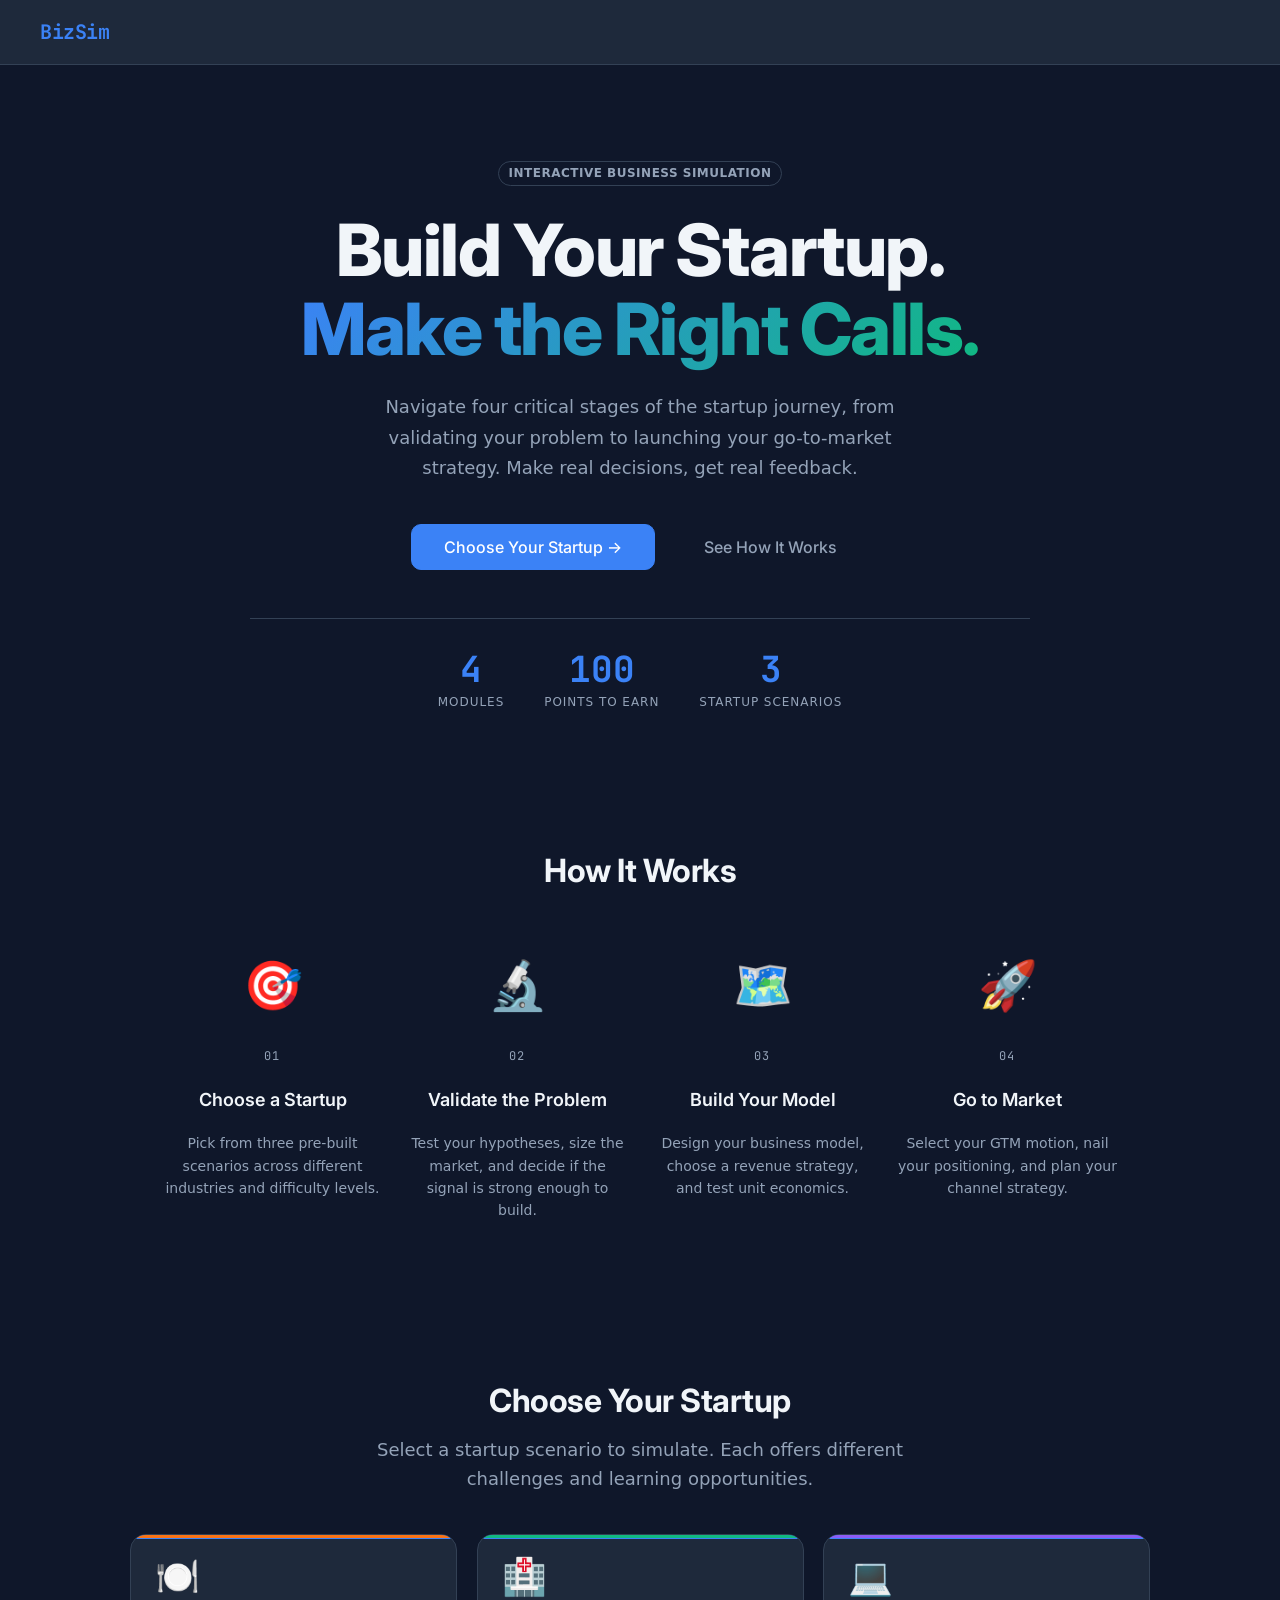
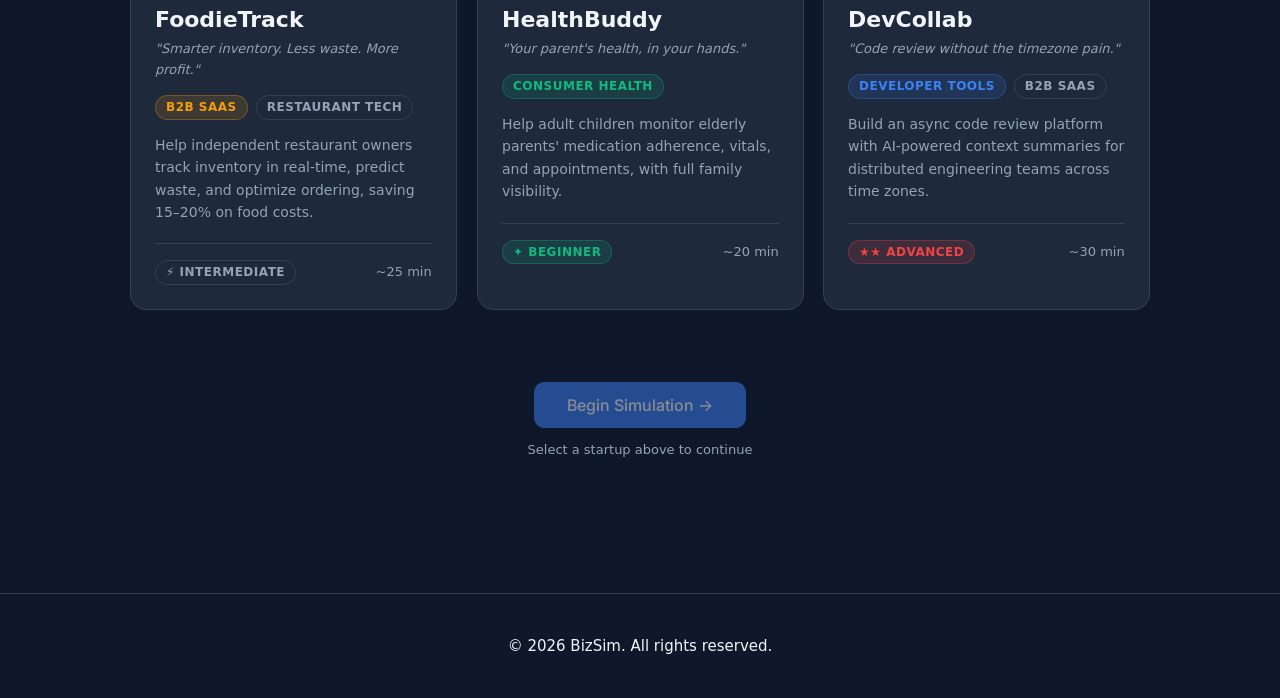
==== commit dc213ce7: "small changes" ====
--- a/module-1.html
+++ b/module-1.html
@@ -436,7 +436,7 @@
           <div class="card-body">
             <div class="alert alert-info mb-4">
               <div class="alert-title">What is a Problem Hypothesis?</div>
-              <div class="alert-body">A falsifiable statement about who your customer is, what problem they have, and when it occurs. It guides your discovery interviews and can be proven wrong — that's the point.</div>
+              <div class="alert-body">A falsifiable statement about who your customer is, what problem they have, and when it occurs. It guides your discovery interviews and can be proven wrong; that's the point.</div>
             </div>
 
             <div class="hypothesis-statement">
@@ -497,7 +497,7 @@
           <div class="card-body">
             <div class="alert alert-info mb-4">
               <div class="alert-title">What Makes a Good Interview Question</div>
-              <div class="alert-body">Good questions ask about <strong>past behavior and specific events</strong> — not future hypotheticals. They never pitch your idea or lead the respondent toward a particular answer. Unbiased questions surface real problems; leading questions only confirm your assumptions.</div>
+              <div class="alert-body">Good questions ask about <strong>past behavior and specific events</strong>, not future hypotheticals. They never pitch your idea or lead the respondent toward a particular answer. Unbiased questions surface real problems; leading questions only confirm your assumptions.</div>
             </div>
             <div id="questions-list"></div>
           </div>
@@ -542,19 +542,19 @@
               <div class="ms-quiz-options" id="ms-q2-options">
                 <div class="ms-option" data-q2="a" onclick="selectMsQ2(this, 'a')">
                   <span class="ms-option-letter">A</span>
-                  <span>Top-down only — start with the big number and work down</span>
+                  <span>Top-down only: start with the big number and work down</span>
                 </div>
                 <div class="ms-option" data-q2="b" onclick="selectMsQ2(this, 'b')">
                   <span class="ms-option-letter">B</span>
-                  <span>Bottom-up only — count real potential customers and multiply</span>
+                  <span>Bottom-up only: count real potential customers and multiply</span>
                 </div>
                 <div class="ms-option" data-q2="c" onclick="selectMsQ2(this, 'c')">
                   <span class="ms-option-letter">C</span>
-                  <span>Both top-down AND bottom-up combined — triangulate for credibility</span>
+                  <span>Both top-down AND bottom-up combined, triangulating for credibility</span>
                 </div>
                 <div class="ms-option" data-q2="d" onclick="selectMsQ2(this, 'd')">
                   <span class="ms-option-letter">D</span>
-                  <span>Don't size the market — just focus on getting customers</span>
+                  <span>Don't size the market; just focus on getting customers</span>
                 </div>
               </div>
             </div>
@@ -665,7 +665,7 @@
     foodietrack: {
       question: 'For FoodieTrack, which data point is the strongest evidence that the SAM of $4.2B is credible?',
       options: [
-        { id: 'a', text: 'The global restaurant tech market is $280B — any slice of that is big', correct: false },
+        { id: 'a', text: 'The global restaurant tech market is $280B, so any slice of that is big', correct: false },
         { id: 'b', text: '~420K US restaurants already expressing willingness to adopt SaaS tools (Technavio 2023)', correct: true },
         { id: 'c', text: 'Restaurant owners complain about inventory on Reddit', correct: false },
         { id: 'd', text: 'Toast POS raised $400M in funding', correct: false },
@@ -674,7 +674,7 @@
     healthbuddy: {
       question: 'For HealthBuddy, which reasoning most credibly justifies the SAM of $3.8B?',
       options: [
-        { id: 'a', text: 'The US aging population is growing every year — the TAM will keep expanding', correct: false },
+        { id: 'a', text: 'The US aging population is growing every year, so the TAM will keep expanding', correct: false },
         { id: 'b', text: '54M Americans are 65+ by 2030, so the whole senior market is addressable', correct: false },
         { id: 'c', text: '~48M adult children of aging parents, 8% are primary digital health coordinators = ~3.8M paying users at ~$96/yr', correct: true },
         { id: 'd', text: 'Health apps generate huge revenue, so HealthBuddy can capture some of it', correct: false },
@@ -683,10 +683,10 @@
     devcollab: {
       question: 'For DevCollab, which argument best supports the SOM of $8.4M in Year 1?',
       options: [
-        { id: 'a', text: 'The global developer tools market is $25B — $8.4M is a tiny fraction', correct: false },
-        { id: 'b', text: '700 teams × $1,000 ARR = $8.4M — achievable via Product-Led Growth in a developer community', correct: true },
+        { id: 'a', text: 'The global developer tools market is $25B, so $8.4M is a tiny fraction', correct: false },
+        { id: 'b', text: '700 teams × $1,000 ARR = $8.4M, achievable via Product-Led Growth in a developer community', correct: true },
         { id: 'c', text: 'GitHub and GitLab are valued at $25B+ so the market is clearly huge', correct: false },
-        { id: 'd', text: 'Just get 1% of the SAM — that is always achievable for any startup', correct: false },
+        { id: 'd', text: 'Just get 1% of the SAM, which is always achievable for any startup', correct: false },
       ]
     }
   };
@@ -743,7 +743,7 @@
         correct: false,
         points: 0,
         title: 'Incomplete Hypothesis',
-        explanation: 'Please fill in all three fields — Target Customer, The Core Problem, and The Situation — with at least 10 characters each. Edit the pre-filled text to customize it for your thinking.'
+        explanation: 'Please fill in all three fields (Target Customer, The Core Problem, and The Situation) with at least 10 characters each. Edit the pre-filled text to customize it for your thinking.'
       });
       return {
         valid: false,
@@ -759,7 +759,7 @@
         hypothesisContext:  context
       },
       feedbackTitle: 'Hypothesis Written!',
-      explanation: 'Well done — a clear, falsifiable hypothesis focuses your customer interviews. You can refine it after your first 5 conversations.'
+      explanation: 'Well done! A clear, falsifiable hypothesis focuses your customer interviews. You can refine it after your first 5 conversations.'
     };
   }
 
@@ -954,7 +954,7 @@
       valid: true,
       score: score,
       answers: { marketSizingQ1: msQ1Selected, marketSizingQ2: msQ2Selected },
-      feedbackTitle: correctCount + ' / 2 Correct — ' + score + ' pts',
+      feedbackTitle: correctCount + ' / 2 Correct · ' + score + ' pts',
       explanation: correctCount === 2
         ? 'Excellent market sizing instincts. Bottom-up + top-down triangulation is the gold standard for credible SOM estimates.'
         : 'Remember: investors want a specific, defensible SOM built from real numbers (price × reachable customers), not just TAM × some small %.'
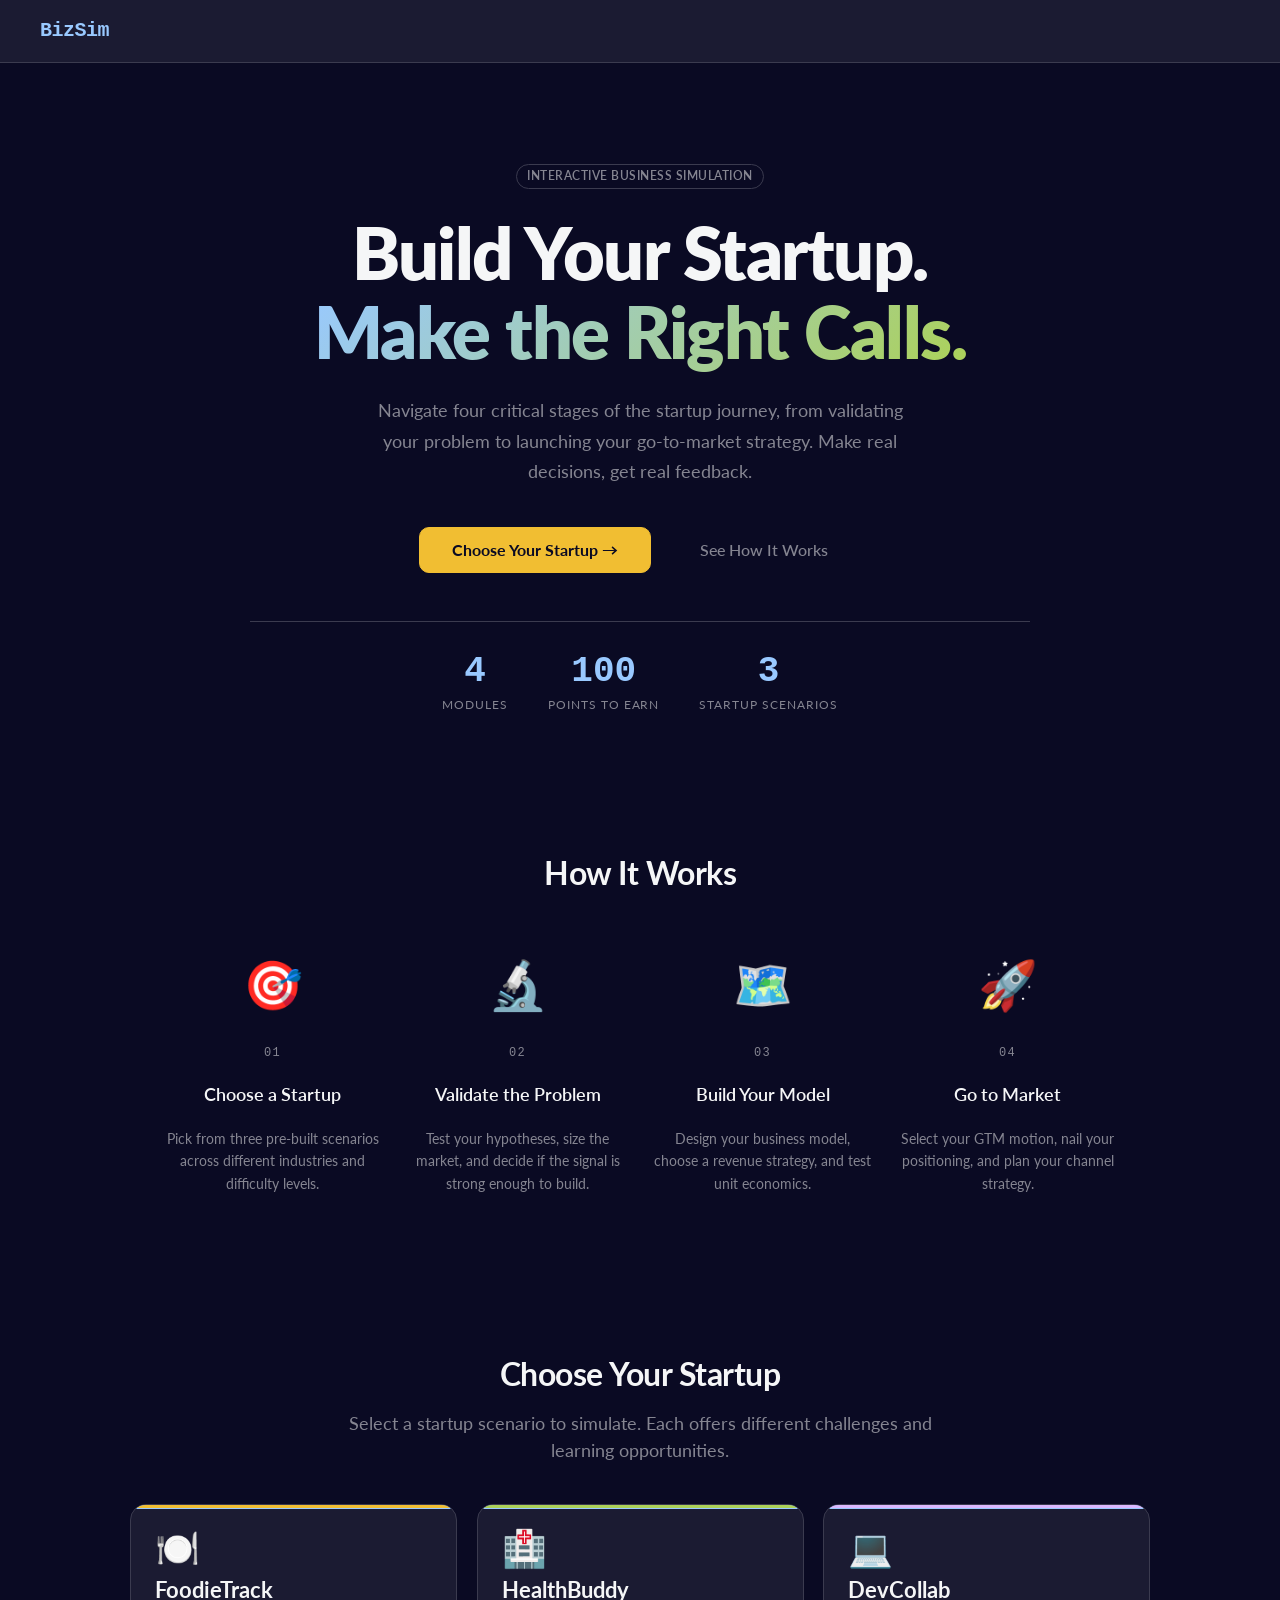
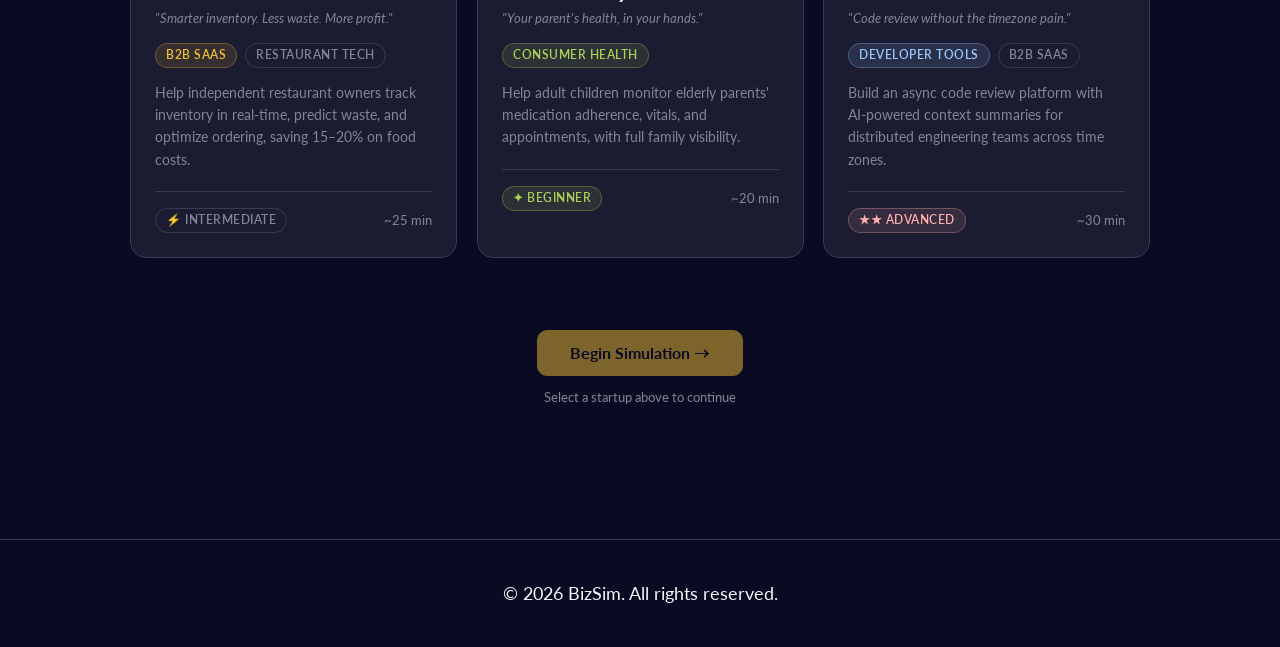
==== commit 9e72683f: "Apply Command-line Chic design system (freeCodeCamp palette) - Replace color tokens with fCC navy gr" ====
--- a/module-1.html
+++ b/module-1.html
@@ -399,7 +399,7 @@
           <circle class="score-ring-track" cx="40" cy="40" r="34" fill="none" stroke-width="6"/>
           <circle class="score-ring-fill" cx="40" cy="40" r="34" fill="none" stroke-width="6"
             stroke-linecap="round" transform="rotate(-90 40 40)"
-            style="stroke-dasharray:251;stroke-dashoffset:251;stroke:#3B82F6;"/>
+            style="stroke-dasharray:251;stroke-dashoffset:251;stroke:#99c9ff;"/>
         </svg>
         <div class="score-ring-text">
           <span class="score-ring-num" id="sidebar-score">0</span>
--- a/css/main.css
+++ b/css/main.css
@@ -3,37 +3,41 @@
    Design System & Complete Component Library
    ========================================================================== */
 
-@import url('https://fonts.googleapis.com/css2?family=Inter:wght@400;500;600;700;800&family=JetBrains+Mono:wght@400;500&display=swap');
+@import url('https://fonts.googleapis.com/css2?family=Lato:ital,wght@0,300;0,400;0,700;1,300;1,400;1,700&display=swap');
 
 /* ==========================================================================
    1. CSS CUSTOM PROPERTIES
    ========================================================================== */
 
 :root {
-  /* Color Palette */
-  --color-bg:              #0F172A;
-  --color-surface:         #1E293B;
-  --color-surface-2:       #263548;
-  --color-border:          #334155;
-  --color-primary:         #3B82F6;
-  --color-primary-hover:   #2563EB;
-  --color-primary-glow:    rgba(59, 130, 246, 0.15);
-  --color-success:         #10B981;
-  --color-success-glow:    rgba(16, 185, 129, 0.15);
-  --color-warning:         #F59E0B;
-  --color-warning-glow:    rgba(245, 158, 11, 0.15);
-  --color-danger:          #EF4444;
-  --color-danger-glow:     rgba(239, 68, 68, 0.15);
-  --color-text:            #F1F5F9;
-  --color-text-muted:      #94A3B8;
-  --color-text-subtle:     #64748B;
-  --color-sidebar:         #0D1B2E;
-  --color-sidebar-active:  #1E3A5F;
+  /* Color Palette — Command-line Chic / freeCodeCamp */
+  --color-bg:              #0a0a23;   /* gray-90: deepest background        */
+  --color-surface:         #1b1b32;   /* gray-85: secondary background      */
+  --color-surface-2:       #2a2a40;   /* gray-80: surface / editor          */
+  --color-border:          #3b3b4f;   /* gray-75: borders / subtle          */
+  --color-primary:         #99c9ff;   /* blue-light: links / interactive    */
+  --color-primary-hover:   #7ab4f0;
+  --color-primary-glow:    rgba(153, 201, 255, 0.12);
+  --color-cta:             #f1be32;   /* yellow: primary CTA / buttons      */
+  --color-cta-hover:       #e5b020;
+  --color-cta-text:        #0a0a23;   /* dark text on yellow CTA            */
+  --color-success:         #acd157;   /* green-light: completion / strings  */
+  --color-success-glow:    rgba(172, 209, 87, 0.12);
+  --color-warning:         #f1be32;   /* yellow: warnings / classes         */
+  --color-warning-glow:    rgba(241, 190, 50, 0.12);
+  --color-danger:          #ffadad;   /* red-light: errors / destructive    */
+  --color-danger-glow:     rgba(255, 173, 173, 0.12);
+  --color-text:            #f5f6f7;   /* gray-05: primary foreground        */
+  --color-text-muted:      #858591;   /* gray-45: muted text                */
+  --color-text-subtle:     #5a5a6e;   /* between gray-45 and gray-75        */
+  --color-sidebar:         #0a0a23;   /* gray-90: sidebar background        */
+  --color-sidebar-active:  #1b1b32;   /* gray-85: active nav item           */
+  --color-focus:           #198eee;   /* blue-mid: focus ring (all elements) */
 
   /* Typography */
-  --font-heading: 'Inter', system-ui, sans-serif;
-  --font-body:    system-ui, -apple-system, sans-serif;
-  --font-mono:    'JetBrains Mono', monospace;
+  --font-heading: 'Lato', -apple-system, BlinkMacSystemFont, 'Segoe UI', sans-serif;
+  --font-body:    'Lato', -apple-system, BlinkMacSystemFont, 'Segoe UI', sans-serif;
+  --font-mono:    'Fira Mono', Menlo, Consolas, monospace;
 
   /* Spacing Scale */
   --space-1:  4px;
@@ -58,7 +62,7 @@
   --shadow-sm:          0 1px 3px rgba(0, 0, 0, 0.3), 0 1px 2px rgba(0, 0, 0, 0.4);
   --shadow-md:          0 4px 12px rgba(0, 0, 0, 0.4), 0 2px 4px rgba(0, 0, 0, 0.3);
   --shadow-lg:          0 12px 32px rgba(0, 0, 0, 0.5);
-  --shadow-glow-primary: 0 0 20px rgba(59, 130, 246, 0.3);
+  --shadow-glow-primary: 0 0 16px rgba(153, 201, 255, 0.2);
 }
 
 
@@ -75,6 +79,7 @@
 }
 
 html {
+  font-size: 18px;
   scroll-behavior: smooth;
   -webkit-text-size-adjust: 100%;
 }
@@ -83,8 +88,8 @@
   background-color: var(--color-bg);
   color: var(--color-text);
   font-family: var(--font-body);
-  font-size: 15px;
-  line-height: 1.6;
+  font-size: 1rem;   /* 18px via html root */
+  line-height: 1.5;
   min-height: 100vh;
   -webkit-font-smoothing: antialiased;
   -moz-osx-font-smoothing: grayscale;
@@ -608,21 +613,21 @@
 }
 
 .btn:focus-visible {
-  outline: 2px solid var(--color-primary);
+  outline: 2px solid var(--color-focus);
   outline-offset: 2px;
 }
 
 /* Variants */
 .btn-primary {
-  background-color: var(--color-primary);
-  color: #fff;
-  border-color: var(--color-primary);
+  background-color: var(--color-cta);
+  color: var(--color-cta-text);
+  border-color: var(--color-cta);
+  font-weight: 700;
 }
 
 .btn-primary:hover {
-  background-color: var(--color-primary-hover);
-  border-color: var(--color-primary-hover);
-  box-shadow: var(--shadow-glow-primary);
+  background-color: var(--color-cta-hover);
+  border-color: var(--color-cta-hover);
 }
 
 .btn-secondary {
@@ -649,25 +654,26 @@
 }
 
 .btn-danger {
-  background-color: var(--color-danger);
-  color: #fff;
+  background-color: var(--color-danger-glow);
+  color: var(--color-danger);
   border-color: var(--color-danger);
 }
 
 .btn-danger:hover {
-  background-color: #DC2626;
-  border-color: #DC2626;
+  background-color: rgba(255, 173, 173, 0.22);
+  border-color: var(--color-danger);
 }
 
 .btn-success {
-  background-color: var(--color-success);
-  color: #fff;
+  background-color: var(--color-success-glow);
+  color: var(--color-success);
   border-color: var(--color-success);
+  font-weight: 700;
 }
 
 .btn-success:hover {
-  background-color: #059669;
-  border-color: #059669;
+  background-color: rgba(172, 209, 87, 0.22);
+  border-color: var(--color-success);
 }
 
 /* Sizes */
@@ -735,25 +741,25 @@
 .badge-primary {
   background-color: var(--color-primary-glow);
   color: var(--color-primary);
-  border: 1px solid rgba(59, 130, 246, 0.3);
+  border: 1px solid rgba(153, 201, 255, 0.3);
 }
 
 .badge-success {
   background-color: var(--color-success-glow);
   color: var(--color-success);
-  border: 1px solid rgba(16, 185, 129, 0.3);
+  border: 1px solid rgba(172, 209, 87, 0.3);
 }
 
 .badge-warning {
   background-color: var(--color-warning-glow);
   color: var(--color-warning);
-  border: 1px solid rgba(245, 158, 11, 0.3);
+  border: 1px solid rgba(241, 190, 50, 0.3);
 }
 
 .badge-danger {
   background-color: var(--color-danger-glow);
   color: var(--color-danger);
-  border: 1px solid rgba(239, 68, 68, 0.3);
+  border: 1px solid rgba(255, 173, 173, 0.3);
 }
 
 .badge-neutral {
@@ -1003,12 +1009,12 @@
   background-color: var(--color-primary);
   cursor: pointer;
   border: none;
-  box-shadow: 0 0 0 3px rgba(59, 130, 246, 0.2);
+  box-shadow: 0 0 0 3px rgba(153, 201, 255, 0.15);
   transition: box-shadow 0.15s ease, transform 0.15s ease;
 }
 
 .range-slider::-webkit-slider-thumb:hover {
-  box-shadow: 0 0 0 5px rgba(59, 130, 246, 0.3);
+  box-shadow: 0 0 0 5px rgba(153, 201, 255, 0.22);
   transform: scale(1.1);
 }
 
@@ -1019,7 +1025,7 @@
   background-color: var(--color-primary);
   cursor: pointer;
   border: none;
-  box-shadow: 0 0 0 3px rgba(59, 130, 246, 0.2);
+  box-shadow: 0 0 0 3px rgba(153, 201, 255, 0.15);
 }
 
 .range-slider::-moz-range-track {
@@ -1488,7 +1494,7 @@
   gap: var(--space-3);
   padding: var(--space-6);
   background-color: var(--color-primary-glow);
-  border: 1px solid rgba(59, 130, 246, 0.3);
+  border: 1px solid rgba(153, 201, 255, 0.22);
   border-radius: var(--radius-xl);
 }
 
@@ -2055,7 +2061,7 @@
   height: 28px;
   border-radius: var(--radius-full);
   background-color: var(--color-primary-glow);
-  border: 1px solid rgba(59, 130, 246, 0.4);
+  border: 1px solid rgba(153, 201, 255, 0.28);
   display: flex;
   align-items: center;
   justify-content: center;
@@ -2497,7 +2503,7 @@
   --shadow-lg:     0 10px 25px -5px rgba(0,0,0,0.4);
   --transition:    150ms ease;
   /* Convenience color aliases */
-  --color-primary-glow: rgba(59, 130, 246, 0.15);
+  --color-primary-glow: rgba(153, 201, 255, 0.12);
 }
 
 /* --- score-ring-value ---
@@ -2540,7 +2546,7 @@
   font-weight: 600;
   color: var(--color-primary);
   background-color: var(--color-primary-glow);
-  border: 1px solid rgba(59, 130, 246, 0.25);
+  border: 1px solid rgba(153, 201, 255, 0.18);
   border-radius: var(--radius-full);
   padding: 2px 10px;
   margin-top: 4px;
@@ -2555,7 +2561,7 @@
   gap: 6px;
   padding: 5px 12px;
   background-color: var(--color-primary-glow);
-  border: 1px solid rgba(59, 130, 246, 0.2);
+  border: 1px solid rgba(153, 201, 255, 0.15);
   border-radius: var(--radius-full);
   font-size: 11px;
   font-weight: 600;
@@ -2595,7 +2601,7 @@
   line-height: 1.7;
   margin-bottom: var(--space-6);
   padding: var(--space-4) var(--space-5);
-  background-color: rgba(59, 130, 246, 0.05);
+  background-color: rgba(153, 201, 255, 0.05);
   border-left: 3px solid var(--color-primary);
   border-radius: 0 var(--radius-md) var(--radius-md) 0;
 }
@@ -2718,7 +2724,7 @@
   width: 56px;
   height: 56px;
   background-color: var(--color-primary-glow);
-  border: 1px solid rgba(59, 130, 246, 0.25);
+  border: 1px solid rgba(153, 201, 255, 0.18);
   border-radius: var(--radius-full);
   display: flex;
   align-items: center;
--- a/css/animations.css
+++ b/css/animations.css
@@ -135,9 +135,9 @@
   animation-delay: 0.3s;
 }
 
-.score-ring-fill.ring-success { stroke: #10B981; }
-.score-ring-fill.ring-warning { stroke: #F59E0B; }
-.score-ring-fill.ring-danger  { stroke: #EF4444; }
+.score-ring-fill.ring-success { stroke: #acd157; }
+.score-ring-fill.ring-warning { stroke: #f1be32; }
+.score-ring-fill.ring-danger  { stroke: #ffadad; }
 
 
 /* ==========================================================================
@@ -146,10 +146,10 @@
 
 @keyframes pulse {
   0%, 100% {
-    box-shadow: 0 0 0 0 rgba(59, 130, 246, 0.4);
+    box-shadow: 0 0 0 0 rgba(153, 201, 255, 0.28);
   }
   50% {
-    box-shadow: 0 0 0 6px rgba(59, 130, 246, 0);
+    box-shadow: 0 0 0 6px rgba(153, 201, 255, 0);
   }
 }
 
@@ -233,16 +233,16 @@
   animation: confetti-fall 0.8s ease-out forwards;
 }
 
-.confetti-particle:nth-child(1)  { background-color: #3B82F6; left: 10%; top: 20%; animation-delay: 0.00s; animation-duration: 0.90s; }
-.confetti-particle:nth-child(2)  { background-color: #10B981; left: 20%; top: 10%; animation-delay: 0.08s; animation-duration: 0.75s; width: 6px; height: 6px; }
-.confetti-particle:nth-child(3)  { background-color: #F59E0B; left: 35%; top: 15%; animation-delay: 0.12s; animation-duration: 1.00s; border-radius: 50%; }
-.confetti-particle:nth-child(4)  { background-color: #EF4444; left: 50%; top:  5%; animation-delay: 0.04s; animation-duration: 0.85s; width: 10px; height: 10px; }
-.confetti-particle:nth-child(5)  { background-color: #8B5CF6; left: 65%; top: 18%; animation-delay: 0.16s; animation-duration: 0.70s; }
-.confetti-particle:nth-child(6)  { background-color: #EC4899; left: 75%; top:  8%; animation-delay: 0.02s; animation-duration: 0.95s; width: 6px; height: 6px; border-radius: 50%; }
-.confetti-particle:nth-child(7)  { background-color: #06B6D4; left: 85%; top: 22%; animation-delay: 0.10s; animation-duration: 0.80s; }
-.confetti-particle:nth-child(8)  { background-color: #F97316; left: 42%; top: 28%; animation-delay: 0.20s; animation-duration: 0.65s; width: 10px; height: 4px; }
-.confetti-particle:nth-child(9)  { background-color: #A3E635; left: 58%; top: 12%; animation-delay: 0.06s; animation-duration: 1.10s; border-radius: 50%; }
-.confetti-particle:nth-child(10) { background-color: #FDE047; left: 28%; top: 25%; animation-delay: 0.14s; animation-duration: 0.78s; width: 7px; height: 7px; }
+.confetti-particle:nth-child(1)  { background-color: #99c9ff; left: 10%; top: 20%; animation-delay: 0.00s; animation-duration: 0.90s; }
+.confetti-particle:nth-child(2)  { background-color: #acd157; left: 20%; top: 10%; animation-delay: 0.08s; animation-duration: 0.75s; width: 6px; height: 6px; }
+.confetti-particle:nth-child(3)  { background-color: #f1be32; left: 35%; top: 15%; animation-delay: 0.12s; animation-duration: 1.00s; border-radius: 50%; }
+.confetti-particle:nth-child(4)  { background-color: #ffadad; left: 50%; top:  5%; animation-delay: 0.04s; animation-duration: 0.85s; width: 10px; height: 10px; }
+.confetti-particle:nth-child(5)  { background-color: #dbb8ff; left: 65%; top: 18%; animation-delay: 0.16s; animation-duration: 0.70s; }
+.confetti-particle:nth-child(6)  { background-color: #ffadad; left: 75%; top:  8%; animation-delay: 0.02s; animation-duration: 0.95s; width: 6px; height: 6px; border-radius: 50%; }
+.confetti-particle:nth-child(7)  { background-color: #99c9ff; left: 85%; top: 22%; animation-delay: 0.10s; animation-duration: 0.80s; }
+.confetti-particle:nth-child(8)  { background-color: #f1be32; left: 42%; top: 28%; animation-delay: 0.20s; animation-duration: 0.65s; width: 10px; height: 4px; }
+.confetti-particle:nth-child(9)  { background-color: #acd157; left: 58%; top: 12%; animation-delay: 0.06s; animation-duration: 1.10s; border-radius: 50%; }
+.confetti-particle:nth-child(10) { background-color: #dbb8ff; left: 28%; top: 25%; animation-delay: 0.14s; animation-duration: 0.78s; width: 7px; height: 7px; }
 
 
 /* ==========================================================================
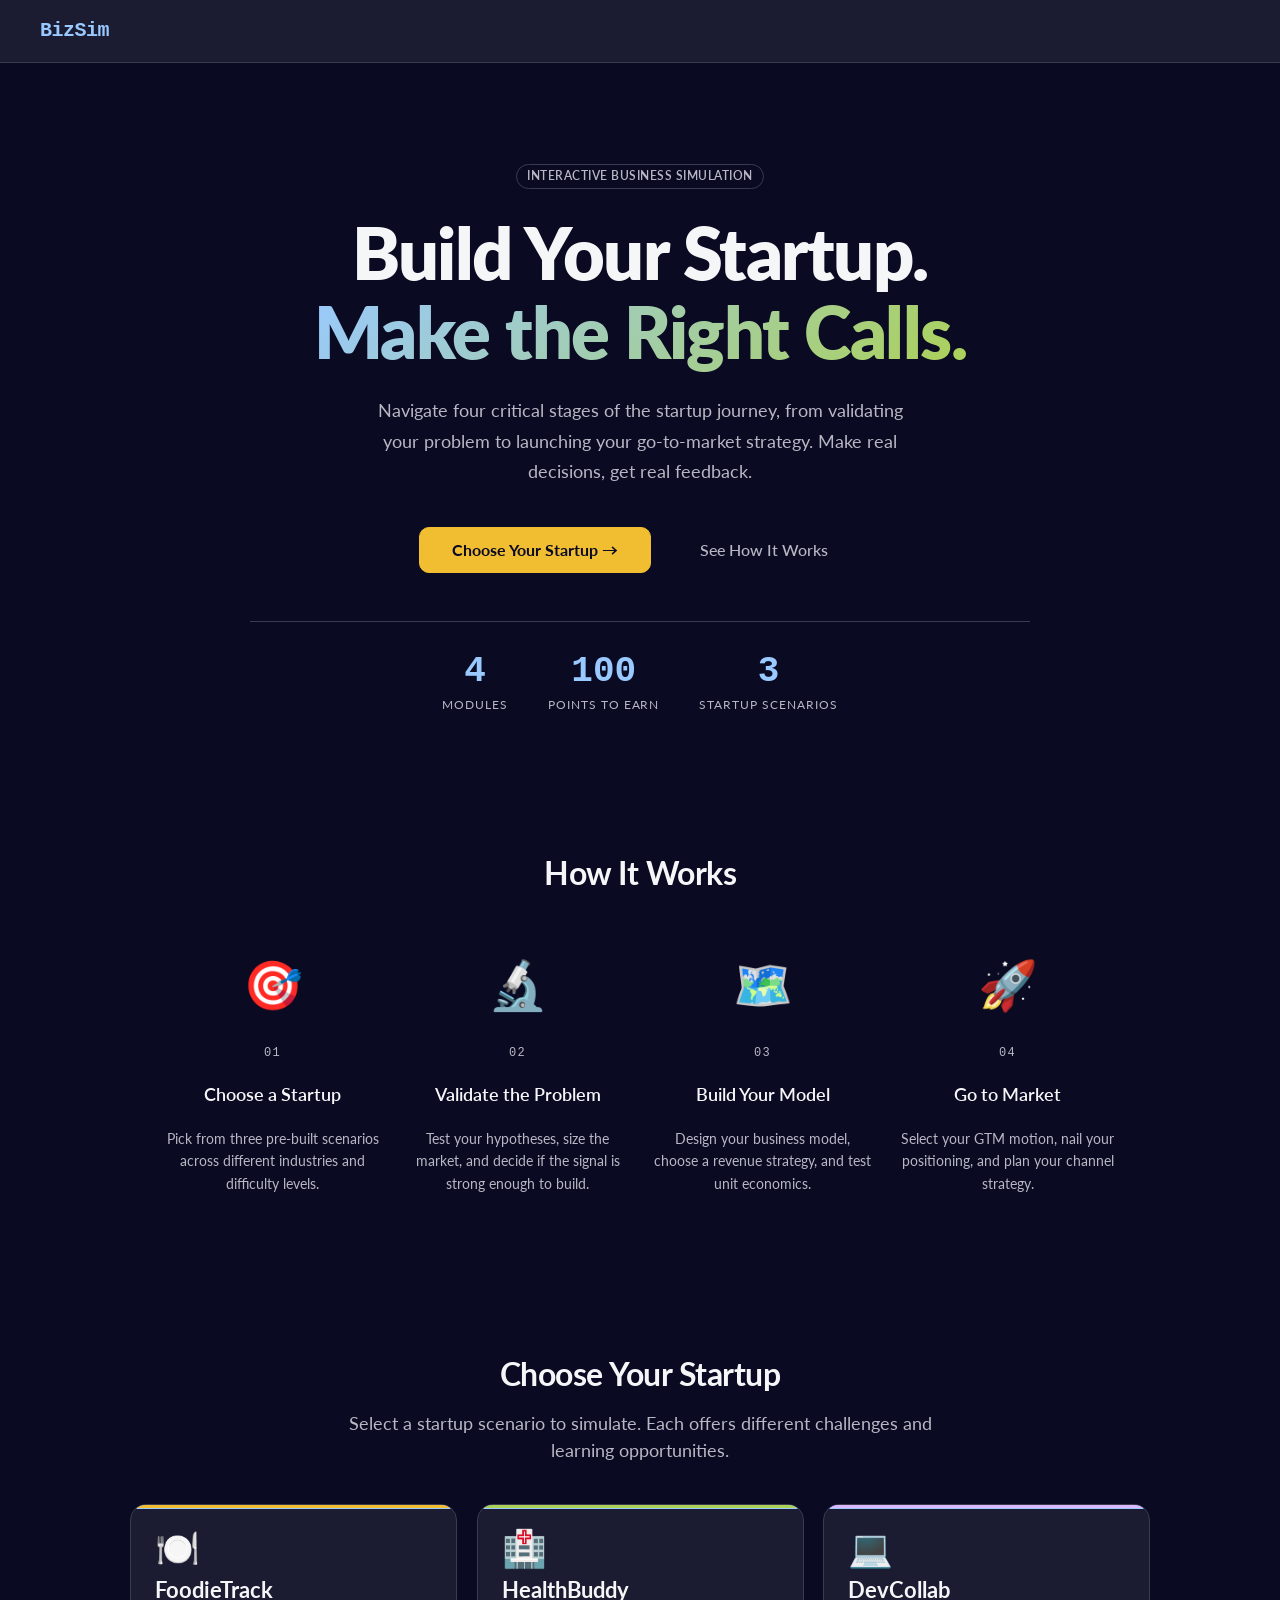
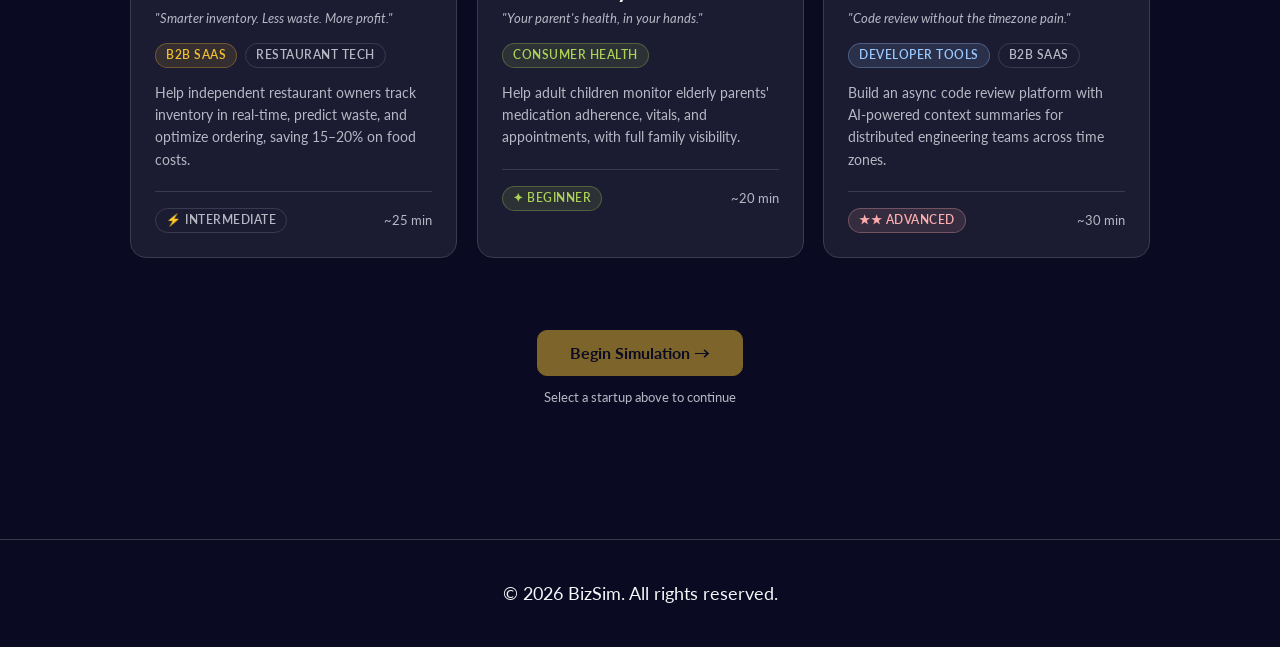
==== commit f8401e7b: "Fix step indicator dots overlapping numbers Make dots 28px circles with centered flex layout so step" ====
--- a/module-1.html
+++ b/module-1.html
@@ -339,17 +339,16 @@
     /* Step dot custom styles */
     .step-dot--active {
       background: var(--color-primary) !important;
-      color: #fff !important;
-      transform: scale(1.2);
-    }
+    }
+    .step-dot--active span { color: #fff !important; }
     .step-dot--done {
       background: var(--color-success) !important;
-      color: #fff !important;
-    }
+    }
+    .step-dot--done span { color: #fff !important; }
     .step-dot--upcoming {
       background: var(--color-surface-2);
-      color: var(--color-text-muted);
-    }
+    }
+    .step-dot--upcoming span { color: var(--color-text-muted); }
 
     .sidebar-divider {
       height: 1px;
--- a/css/main.css
+++ b/css/main.css
@@ -28,8 +28,8 @@
   --color-danger:          #ffadad;   /* red-light: errors / destructive    */
   --color-danger-glow:     rgba(255, 173, 173, 0.12);
   --color-text:            #f5f6f7;   /* gray-05: primary foreground        */
-  --color-text-muted:      #858591;   /* gray-45: muted text                */
-  --color-text-subtle:     #5a5a6e;   /* between gray-45 and gray-75        */
+  --color-text-muted:      #b8b8c4;   /* 7:1+ contrast on all dark surfaces  */
+  --color-text-subtle:     #a8a8b8;   /* 7:1+ on bg/surface, 6:1 on surface-2 */
   --color-sidebar:         #0a0a23;   /* gray-90: sidebar background        */
   --color-sidebar-active:  #1b1b32;   /* gray-85: active nav item           */
   --color-focus:           #198eee;   /* blue-mid: focus ring (all elements) */
@@ -466,42 +466,52 @@
 }
 
 .step-dot {
-  width: 8px;
-  height: 8px;
+  width: 28px;
+  height: 28px;
   border-radius: var(--radius-full);
   background-color: var(--color-surface);
   border: 2px solid var(--color-border);
   flex-shrink: 0;
   transition: all 0.2s ease;
   position: relative;
+  display: flex;
+  align-items: center;
+  justify-content: center;
+  overflow: hidden;
+}
+
+.step-dot span {
+  font-size: 11px;
+  font-weight: 700;
+  line-height: 1;
+  color: var(--color-text-muted);
+  font-family: var(--font-mono, monospace);
 }
 
 .step-dot.active,
 .step-dot--active {
-  width: 12px;
-  height: 12px;
+  width: 28px;
+  height: 28px;
   background-color: var(--color-primary);
   border-color: var(--color-primary);
+}
+
+.step-dot.active span,
+.step-dot--active span {
+  color: #fff;
 }
 
 .step-dot.done,
 .step-dot--done {
   background-color: var(--color-success);
   border-color: var(--color-success);
-  display: flex;
-  align-items: center;
-  justify-content: center;
-  width: 12px;
-  height: 12px;
-}
-
-.step-dot.done::after,
-.step-dot--done::after {
-  content: '✓';
-  font-size: 7px;
-  color: var(--color-bg);
-  font-weight: 800;
-  line-height: 1;
+  width: 28px;
+  height: 28px;
+}
+
+.step-dot.done span,
+.step-dot--done span {
+  color: #fff;
 }
 
 .step-dot--upcoming {
@@ -798,7 +808,7 @@
 
 .tag-btn.active {
   background-color: var(--color-primary);
-  color: #fff;
+  color: var(--color-bg);
   border-color: var(--color-primary);
 }
 
@@ -1676,7 +1686,7 @@
   align-items: center;
   justify-content: center;
   font-size: 13px;
-  color: #fff;
+  color: var(--color-bg);
   font-weight: 800;
   box-shadow: var(--shadow-glow-primary);
 }
@@ -1961,7 +1971,7 @@
   align-items: center;
   gap: var(--space-2);
   background-color: var(--color-primary);
-  color: #fff;
+  color: var(--color-bg);
   font-size: 14px;
   font-weight: 500;
   cursor: pointer;
@@ -2176,7 +2186,7 @@
   align-items: center;
   justify-content: center;
   font-size: 14px;
-  color: #fff;
+  color: var(--color-bg);
   font-weight: 700;
   flex-shrink: 0;
 }
